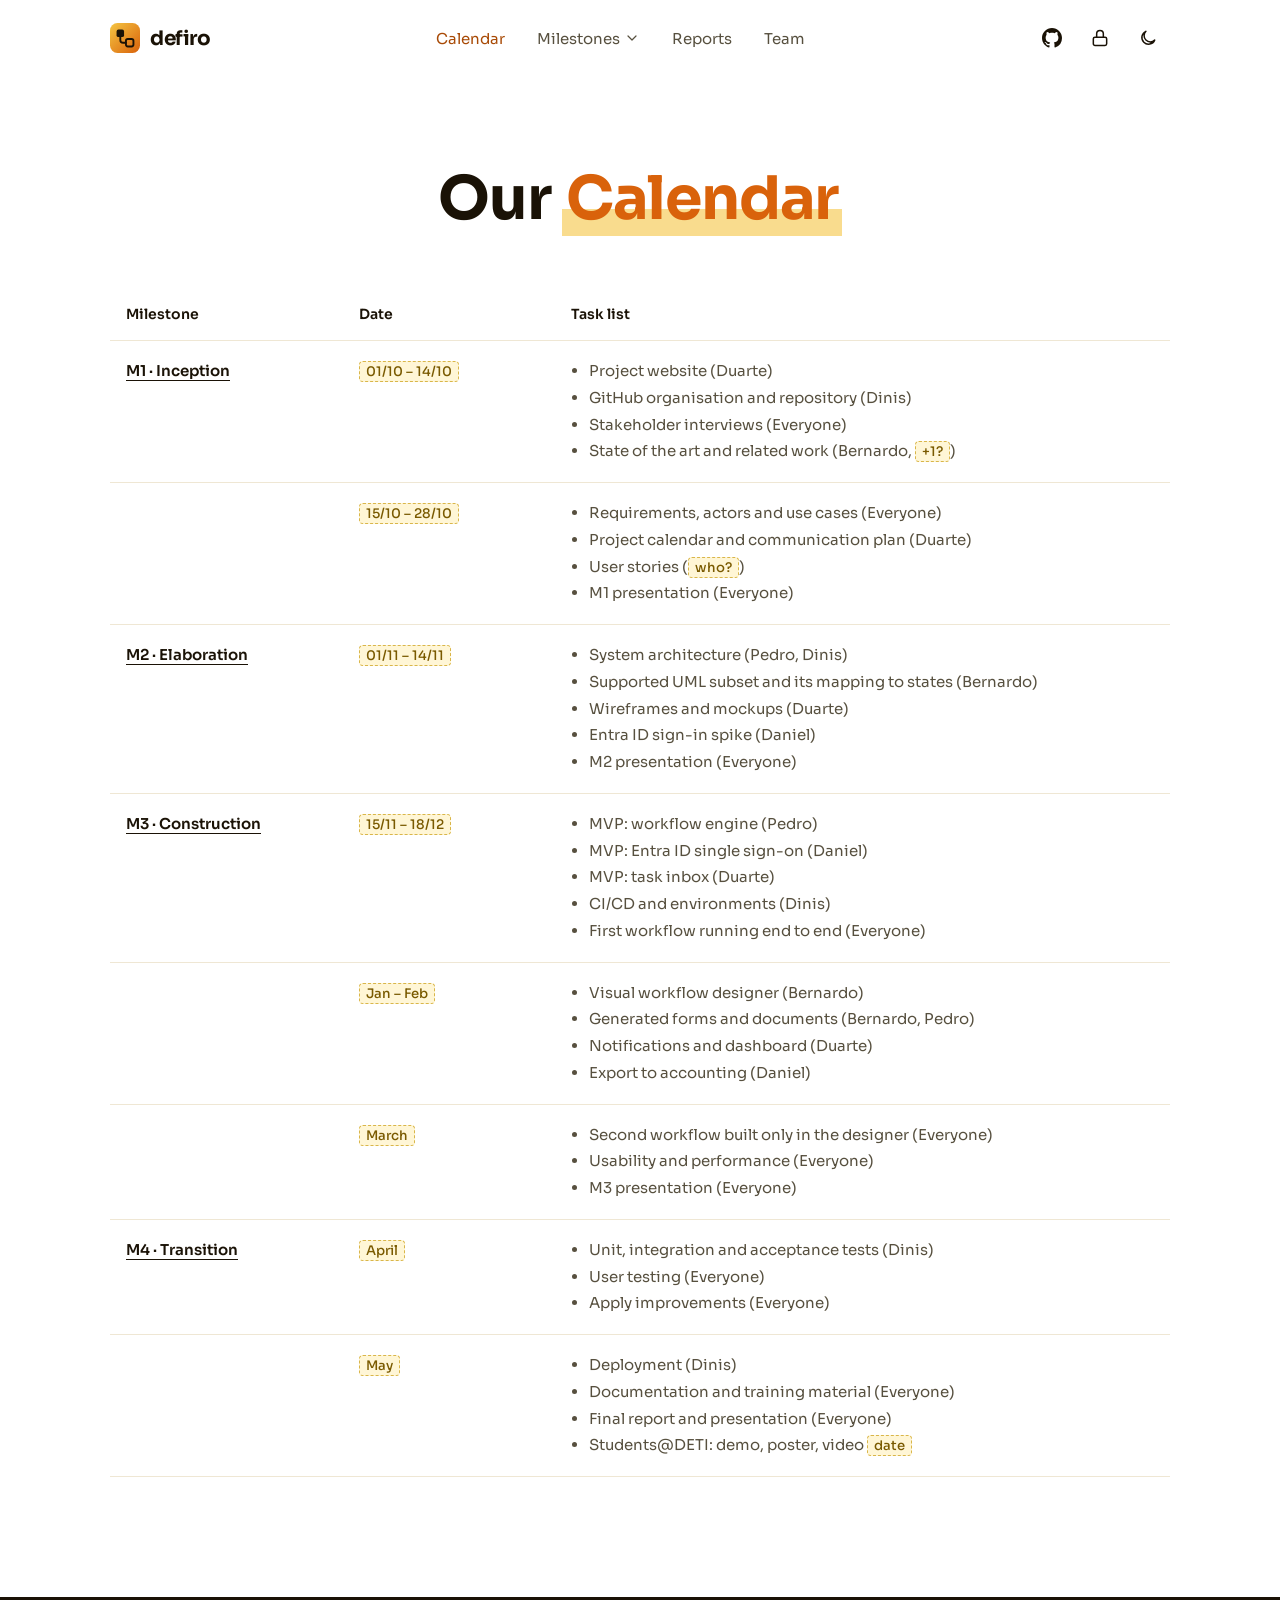
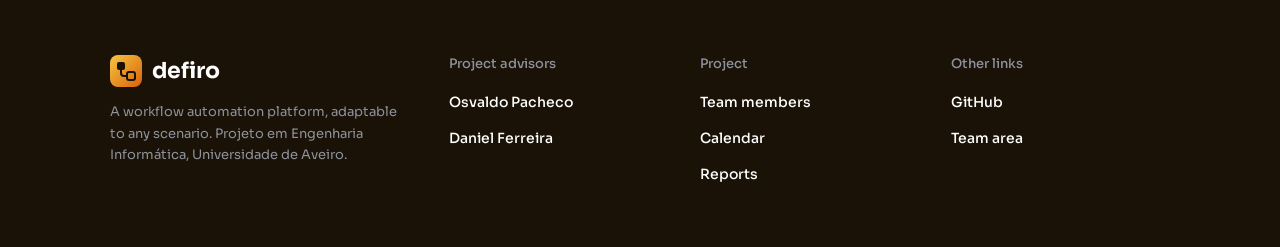
==== calendar.html @ 32cd8323 "feat: project website Home, calendar, milestones (M1-M4), reports, team and encrypted team area. Dep" ====
<!doctype html>
<html lang="en">
<head>
  <script>if(!/\/$|\.html$/.test(location.pathname))location.replace(location.pathname+"/"+location.search+location.hash)</script>
  <meta charset="utf-8">
  <meta name="viewport" content="width=device-width, initial-scale=1">
  <title>Calendar | defiro</title>
  <link rel="icon" href="assets/favicon.svg" type="image/svg+xml">
  <link rel="preconnect" href="https://fonts.googleapis.com">
  <link rel="preconnect" href="https://fonts.gstatic.com" crossorigin>
  <link href="https://fonts.googleapis.com/css2?family=Sora:wght@400;500;600;700&display=swap" rel="stylesheet">
  <link rel="stylesheet" href="assets/style.css">
  <script>try{var t=localStorage.getItem("defiro-theme");if(t)document.documentElement.dataset.theme=t}catch(e){}</script>
</head>
<body data-page="calendar">
<a class="skip" href="#main">Skip to content</a>
<div id="site-header"></div>

<main id="main">
  <div class="page-title wrap"><h1>Our <span class="hl">Calendar</span></h1></div>
  <div class="wrap" style="padding-bottom:80px">
    <table class="cal">
      <thead><tr><th scope="col">Milestone</th><th scope="col">Date</th><th scope="col">Task list</th></tr></thead>
      <tbody id="calBody"></tbody>
    </table>
  </div>
</main>

<div id="site-footer"></div>
<script src="assets/data.js"></script>
<script src="assets/site.js"></script>
</body>
</html>
---- assets/style.css ----
:root {
  --bg: #ffffff;
  --soft: #fef9ec;           /* #F5C542 tint for alternate sections */
  --ink: #1a1206;
  --ink-2: #57503f;
  --ink-3: #857c69;
  --line: #efe7d4;
  --yellow: #F5C542;
  --orange: #D9620B;
  --accent: #D9620B;         /* fills, decoration, large headings (3.7:1) */
  --accent-ink: #a84a06;     /* darker #D9620B for small text, 5.7:1 on white */
  --accent-soft: #fbefe6;
  --hl-bg: #f9dc8e;          /* #F5C542 highlighter behind headings */
  --grad: linear-gradient(135deg, var(--yellow) 0%, var(--orange) 100%);
  --on-grad: #1a1206;
  --ph-bg: #fff6d6; --ph-ink: #7a5a00; --ph-line: #d9b64a;
  --footer: #1a1206;
  --font: "Sora", system-ui, -apple-system, "Segoe UI", sans-serif;
  --maxw: 1140px;
  --gutter: clamp(16px, 4vw, 40px);
  color-scheme: light;
}
@media (prefers-color-scheme: dark) {
  :root:not([data-theme="light"]) {
    --bg: #14110b; --soft: #1c1810; --ink: #f6f1e7; --ink-2: #c9c0ad; --ink-3: #9a917e; --line: #2e281c;
    --accent-ink: #f0924f; --accent-soft: #2b1c10; --hl-bg: rgb(245 197 66 / .28);
    --ph-bg: #2e2710; --ph-ink: #f0d27a; --ph-line: #8a7328; --footer: #0b0906;
    color-scheme: dark;
  }
}
:root[data-theme="dark"] {
  --bg: #14110b; --soft: #1c1810; --ink: #f6f1e7; --ink-2: #c9c0ad; --ink-3: #9a917e; --line: #2e281c;
  --accent-ink: #f0924f; --accent-soft: #2b1c10; --hl-bg: rgb(245 197 66 / .28);
  --ph-bg: #2e2710; --ph-ink: #f0d27a; --ph-line: #8a7328; --footer: #0b0906;
  color-scheme: dark;
}

*, *::before, *::after { box-sizing: border-box; }
html { scroll-padding-top: 90px; }
body { margin: 0; background: var(--bg); color: var(--ink); font: 16px/1.65 var(--font); -webkit-font-smoothing: antialiased; }
img, svg { max-width: 100%; display: block; }
a { color: inherit; }
:focus-visible { outline: 2px solid var(--accent); outline-offset: 3px; border-radius: 6px; }
h1, h2, h3 { margin: 0; line-height: 1.15; letter-spacing: -0.02em; text-wrap: balance; }
p { margin: 0; }
.wrap { max-width: var(--maxw); margin: 0 auto; padding: 0 var(--gutter); }
.icon { width: 20px; height: 20px; flex: none; }
.hl { color: var(--orange); background: linear-gradient(transparent 64%, var(--hl-bg) 64%); -webkit-box-decoration-break: clone; box-decoration-break: clone; padding: 0 .06em; }
.visually-hidden { position: absolute; width: 1px; height: 1px; overflow: hidden; clip: rect(0 0 0 0); white-space: nowrap; }
.skip { position: absolute; left: -9999px; top: 8px; background: var(--ink); color: var(--bg); padding: 8px 14px; border-radius: 8px; z-index: 100; }
.skip:focus { left: 8px; }
@media (prefers-reduced-motion: reduce) { *, *::before, *::after { transition: none !important; animation: none !important; } }

/* Placeholders: [[text]] in data.js, .ph in HTML */
.ph {
  padding: 1px 6px; border-radius: 4px; font-size: .88em; font-weight: 500;
  background: var(--ph-bg); color: var(--ph-ink); border: 1px dashed var(--ph-line);
  -webkit-box-decoration-break: clone; box-decoration-break: clone;
}

/* ---------- Header ---------- */
.site-header { position: sticky; top: 0; z-index: 50; background: color-mix(in srgb, var(--bg) 92%, transparent); backdrop-filter: blur(8px); }
.site-header .wrap { display: flex; align-items: center; height: 76px; gap: 12px; }
.brand { display: flex; align-items: center; gap: 10px; font-weight: 700; font-size: 20px; text-decoration: none; letter-spacing: -0.02em; }
.brand img { width: 30px; height: 30px; }
.nav { display: flex; align-items: center; gap: 4px; margin: 0 auto; }
.nav > a, .dd > button {
  display: inline-flex; align-items: center; gap: 4px; min-height: 44px; padding: 8px 14px; border-radius: 8px;
  font: 400 15px var(--font); color: var(--ink-2); text-decoration: none; background: none; border: 0; cursor: pointer;
}
.nav > a:hover, .dd > button:hover { color: var(--ink); }
.nav a[aria-current="page"], .dd.active > button { color: var(--accent-ink); }
.dd { position: relative; }
.dd > button .icon { width: 16px; height: 16px; transition: transform .15s; }
.dd.open > button .icon { transform: rotate(180deg); }
.dd-menu {
  position: absolute; top: 100%; left: 0; min-width: 210px; padding: 6px; margin-top: 4px; display: none;
  background: var(--bg); border: 1px solid var(--line); border-radius: 12px; box-shadow: 0 10px 30px rgb(0 0 0 / .08);
}
.dd.open .dd-menu { display: grid; }
.dd-menu a { padding: 10px 12px; border-radius: 8px; text-decoration: none; font-size: 15px; color: var(--ink-2); min-height: 44px; display: flex; align-items: center; }
.dd-menu a:hover { background: var(--soft); color: var(--ink); }
.tools { display: flex; align-items: center; gap: 4px; }
.icon-btn {
  display: inline-grid; place-items: center; width: 44px; height: 44px; border-radius: 10px;
  color: var(--ink); background: none; border: 0; cursor: pointer; text-decoration: none;
}
.icon-btn:hover { background: var(--soft); }
.menu-btn { display: none; }
@media (max-width: 900px) {
  .menu-btn { display: inline-grid; }
  .tools { margin-left: auto; }
  .nav {
    display: none; position: absolute; top: 76px; left: 0; right: 0; margin: 0; flex-direction: column; align-items: stretch;
    background: var(--bg); border-bottom: 1px solid var(--line); padding: 8px var(--gutter) 16px;
  }
  .nav.open { display: flex; }
  .dd-menu { position: static; display: grid; border: 0; box-shadow: none; padding: 0 0 0 14px; margin: 0; }
  .dd > button .icon { display: none; }
}

/* ---------- Page titles ---------- */
.page-title { text-align: center; padding: clamp(48px, 8vw, 88px) 0 clamp(32px, 5vw, 56px); }
.page-title h1 { font-size: clamp(38px, 6vw, 60px); font-weight: 700; }
.page-title p { color: var(--ink-2); font-size: 18px; max-width: 620px; margin: 18px auto 0; }
.section-title { text-align: center; font-size: clamp(32px, 4.5vw, 46px); font-weight: 700; margin-bottom: 48px; }

/* ---------- Home ---------- */
.hero { position: relative; overflow: hidden; }
.hero .wrap { position: relative; display: flex; flex-direction: column; align-items: center; justify-content: center; text-align: center;
  min-height: calc(100vh - 76px); padding-top: 48px; padding-bottom: 72px; }
.hero-glow { position: absolute; inset: 0; pointer-events: none;
  background:
    radial-gradient(40% 50% at 18% 30%, rgb(245 197 66 / .30), transparent 70%),
    radial-gradient(38% 48% at 85% 70%, rgb(217 98 11 / .22), transparent 70%); }
.pill { display: inline-block; padding: 8px 16px; border-radius: 999px; font-size: 13px; font-weight: 500; color: var(--accent-ink);
  background: var(--bg); border: 1px solid color-mix(in srgb, var(--orange) 35%, transparent); margin-bottom: 28px; }
.hero h1 { font-size: clamp(44px, 7.5vw, 92px); font-weight: 700; max-width: 17ch; line-height: 1.05; }
.hero .lede { font-size: clamp(18px, 2vw, 22px); color: var(--ink-2); margin-top: 28px; max-width: 44ch; }
.hero-actions { display: flex; flex-wrap: wrap; justify-content: center; gap: 12px; margin-top: 40px; }
@media (max-width: 700px) { .hero .wrap { min-height: 0; padding-top: 56px; } }
.btn {
  display: inline-flex; align-items: center; gap: 8px; min-height: 48px; padding: 12px 24px; border-radius: 999px;
  font: 600 15px var(--font); text-decoration: none; border: 1px solid transparent; cursor: pointer; transition: filter .15s, border-color .15s;
}
.btn-primary { background: var(--grad); color: var(--on-grad); box-shadow: 0 8px 24px -10px rgb(217 98 11 / .6); }
.btn-primary:hover { filter: brightness(1.05) saturate(1.1); }
.btn-ghost { border-color: var(--line); color: var(--ink); background: var(--bg); }
.btn-ghost:hover { border-color: var(--orange); }

.block { padding: clamp(64px, 9vw, 110px) 0; }
.block.soft { background: var(--soft); }
.steps { list-style: none; margin: 0; padding: 0; display: grid; grid-template-columns: repeat(3, 1fr); gap: 20px; }
@media (max-width: 800px) { .steps { grid-template-columns: 1fr; } }
.step { text-align: center; padding: 8px 12px; }
.step-n { display: inline-grid; place-items: center; width: 56px; height: 56px; border-radius: 50%; background: var(--grad); color: var(--on-grad); font-weight: 700; font-size: 20px; margin-bottom: 18px; }
.step h3 { font-size: 20px; margin-bottom: 8px; }
.step p { color: var(--ink-2); max-width: 30ch; margin: 0 auto; }

.ms-strip { display: grid; grid-template-columns: repeat(4, 1fr); gap: 16px; }
@media (max-width: 900px) { .ms-strip { grid-template-columns: repeat(2, 1fr); } }
@media (max-width: 480px) { .ms-strip { grid-template-columns: 1fr; } }
.ms-card { position: relative; display: flex; flex-direction: column; gap: 4px; padding: 24px; border-radius: 16px; text-decoration: none;
  background: var(--bg); border: 1px solid var(--line); overflow: hidden; transition: border-color .15s, box-shadow .15s; }
.ms-card::before { content: ""; position: absolute; left: 0; right: 0; top: 0; height: 4px; background: var(--grad); }
.ms-card:hover { border-color: var(--orange); box-shadow: 0 14px 30px -18px rgb(217 98 11 / .5); }
.ms-num { font-size: 32px; font-weight: 700; color: var(--orange); line-height: 1.1; }
.ms-name { font-size: 18px; font-weight: 600; }
.ms-dates { font-size: 14px; color: var(--ink-3); }
.ms-status { margin-top: 14px; align-self: flex-start; font-size: 12px; font-weight: 500; padding: 4px 10px; border-radius: 999px; background: var(--soft); color: var(--ink-2); border: 1px solid var(--line); }
.ms-status.done { background: var(--grad); color: var(--on-grad); border-color: transparent; }

/* ---------- Calendar ---------- */
.cal { width: 100%; border-collapse: collapse; }
.cal th { text-align: left; font-size: 14px; font-weight: 600; padding: 14px 16px; border-bottom: 1px solid var(--line); }
.cal td { vertical-align: top; padding: 18px 16px; border-bottom: 1px solid var(--line); font-size: 15px; color: var(--ink-2); }
.cal td:first-child { width: 22%; }
.cal td:nth-child(2) { width: 20%; white-space: nowrap; color: var(--ink-3); }
.cal td a { color: var(--ink); font-weight: 600; text-underline-offset: 4px; }
.cal ul { margin: 0; padding-left: 18px; display: grid; gap: 2px; }
.cal tr.first td { border-top: 1px solid var(--line); }
@media (max-width: 700px) {
  .cal thead { display: none; }
  .cal, .cal tbody, .cal tr, .cal td { display: block; width: auto !important; }
  .cal tr { border-bottom: 1px solid var(--line); padding: 12px 0; }
  .cal td { border: 0; padding: 4px 0; white-space: normal !important; }
  .cal td:empty { display: none; }
}

/* ---------- Milestones ---------- */
.tabs { display: flex; flex-wrap: wrap; justify-content: center; gap: 8px; margin-bottom: 40px; }
.tabs a { padding: 10px 18px; min-height: 44px; display: inline-flex; align-items: center; border-radius: 999px; border: 1px solid var(--line); text-decoration: none; font-size: 15px; color: var(--ink-2); }
.tabs a[aria-current="true"] { background: var(--grad); color: var(--on-grad); border-color: transparent; font-weight: 600; }
.tabs a:hover { border-color: var(--orange); }
.ms-meta { text-align: center; color: var(--ink-3); font-size: 15px; margin-top: -20px; margin-bottom: 32px; }
.embed { aspect-ratio: 16 / 9; border-radius: 14px; border: 1px solid var(--line); overflow: hidden; background: var(--soft); box-shadow: 0 20px 50px -25px rgb(14 15 18 / .25); }
.embed iframe { width: 100%; height: 100%; border: 0; }
.embed-empty { height: 100%; display: grid; place-items: center; align-content: center; gap: 14px; text-align: center; padding: 20px;
  color: var(--ink); font-size: clamp(16px, 2.2vw, 22px); font-weight: 600;
  background: radial-gradient(60% 80% at 20% 20%, rgb(245 197 66 / .25), transparent 70%), radial-gradient(60% 80% at 85% 85%, rgb(217 98 11 / .2), transparent 70%), var(--soft); }
.embed-empty .icon { width: 44px; height: 44px; color: var(--accent-ink); }
.ms-links[hidden] { display: none; }
.ms-links { display: flex; flex-wrap: wrap; justify-content: center; gap: 12px; margin-top: 24px; }
.btn[aria-disabled="true"] { opacity: .5; pointer-events: none; }
.prose { max-width: 760px; margin: 64px auto 0; }
.prose h2 { font-size: 26px; font-weight: 700; margin: 48px 0 14px; }
.prose h2:first-child { margin-top: 0; }
.prose p, .prose li { color: var(--ink-2); }
.prose p + p { margin-top: 12px; }
.prose ul { padding-left: 20px; margin: 10px 0 0; display: grid; gap: 6px; }
.prose li strong { color: var(--ink); font-weight: 600; }
.prose table { width: 100%; border-collapse: collapse; font-size: 15px; margin-top: 12px; }
.prose th, .prose td { text-align: left; padding: 10px 12px; border-bottom: 1px solid var(--line); }
.prose th { font-weight: 600; font-size: 14px; }
.prose td { color: var(--ink-2); }
.table-wrap { overflow-x: auto; }
.callout { margin-top: 16px; padding: 16px 18px; border-radius: 12px; background: var(--accent-soft); color: var(--ink); }

/* ---------- Reports ---------- */
.doc-list { list-style: none; margin: 0 auto; padding: 0; max-width: 820px; }
.doc { display: grid; grid-template-columns: 48px 1fr auto; gap: 16px; align-items: center; padding: 18px 4px; border-bottom: 1px solid var(--line); }
.doc:first-child { border-top: 1px solid var(--line); }
.doc-ico { width: 48px; height: 48px; border-radius: 12px; display: grid; place-items: center; background: var(--accent-soft); color: var(--accent-ink); }
.doc-title { font-weight: 600; }
.doc-meta { font-size: 14px; color: var(--ink-3); }
.doc a.open { display: inline-flex; align-items: center; gap: 6px; min-height: 44px; font-size: 14px; font-weight: 500; color: var(--accent-ink); }
.pending { font-size: 13px; color: var(--ink-3); }
@media (max-width: 560px) { .doc { grid-template-columns: 48px 1fr; } .doc > :last-child { grid-column: 2; } }
.sub-title { max-width: 820px; margin: 0 auto 16px; font-size: 22px; font-weight: 700; }
.sub-title + .doc-list { margin-bottom: 64px; }

/* ---------- Team ---------- */
.team { display: grid; grid-template-columns: repeat(5, 1fr); gap: 24px; }
@media (max-width: 1000px) { .team { grid-template-columns: repeat(3, 1fr); } }
@media (max-width: 640px) { .team { grid-template-columns: repeat(2, 1fr); } }
@media (max-width: 400px) { .team { grid-template-columns: 1fr; } }
.member { text-align: center; }
.avatar { width: 96px; height: 96px; margin: 0 auto 16px; border-radius: 50%; display: grid; place-items: center; background: var(--grad); color: var(--on-grad); font-weight: 700; font-size: 26px; }
.member h3 { font-size: 18px; font-weight: 600; }
.member .role { font-size: 14px; color: var(--ink-3); margin-top: 4px; min-height: 2.6em; }
.member .links { display: flex; justify-content: center; gap: 2px; margin-top: 6px; }
.member .links .icon-btn { width: 40px; height: 40px; color: var(--ink-2); }
.member ul { list-style: none; padding: 0; margin: 12px 0 0; font-size: 13px; color: var(--ink-2); display: grid; gap: 4px; }
.member li { padding: 4px 10px; background: var(--soft); border-radius: 999px; }

/* ---------- Footer ---------- */
footer { background: var(--footer); color: #c9ccd3; margin-top: 40px; }
footer .wrap { display: grid; grid-template-columns: 1.4fr repeat(3, 1fr); gap: 32px; padding-top: 56px; padding-bottom: 56px; }
@media (max-width: 800px) { footer .wrap { grid-template-columns: 1fr 1fr; } }
footer .f-brand { display: flex; align-items: center; gap: 10px; color: #fff; font-weight: 700; font-size: 22px; }
footer .f-brand img { width: 32px; height: 32px; }
footer .f-note { font-size: 13px; color: #8d929c; margin-top: 12px; max-width: 30ch; }
footer h4 { margin: 0 0 12px; font-size: 13px; font-weight: 500; color: #8d929c; }
footer ul { list-style: none; padding: 0; margin: 0; display: grid; gap: 4px; }
footer a { color: #fff; text-decoration: none; font-size: 14px; font-weight: 500; display: inline-flex; min-height: 32px; align-items: center; }
footer a:hover { text-decoration: underline; }

/* ---------- Team area ---------- */
.gate { display: grid; place-items: center; padding: 24px var(--gutter) 80px; }
.gate-card { width: 100%; max-width: 420px; padding: 32px; border: 1px solid var(--line); border-radius: 16px; }
.gate-card p { color: var(--ink-2); font-size: 15px; }
.field { display: grid; gap: 6px; margin: 24px 0 16px; }
.field label { font-weight: 500; font-size: 14px; }
.field input { min-height: 48px; padding: 10px 14px; border-radius: 10px; border: 1px solid var(--line); background: var(--bg); color: var(--ink); font: 16px var(--font); }
.field .err { color: #c0392b; font-size: 14px; min-height: 20px; }
.gate-card .btn { width: 100%; justify-content: center; }
.private-body { max-width: 860px; margin: 0 auto; padding-bottom: 40px; }
.private-body h2 { font-size: 24px; font-weight: 700; margin: 48px 0 14px; }
.private-body h2:first-child { margin-top: 0; }
.private-body p, .private-body td { color: var(--ink-2); }
.private-body table { width: 100%; border-collapse: collapse; font-size: 15px; }
.private-body th, .private-body td { text-align: left; padding: 10px 12px; border-bottom: 1px solid var(--line); vertical-align: top; }
.private-body th { font-weight: 600; font-size: 14px; }
.private-body .card { padding: 18px 20px; border: 1px solid var(--line); border-radius: 12px; }
.private-body .people { list-style: none; padding: 0; margin: 0; display: grid; grid-template-columns: repeat(auto-fill, minmax(240px, 1fr)); gap: 12px; }
.private-body .people li { padding: 14px 16px; border: 1px solid var(--line); border-radius: 12px; }
.private-body .p-name { font-weight: 600; }
.private-body .p-role { font-size: 14px; color: var(--ink-3); }
.private-body .mono { font-size: 14px; white-space: nowrap; }
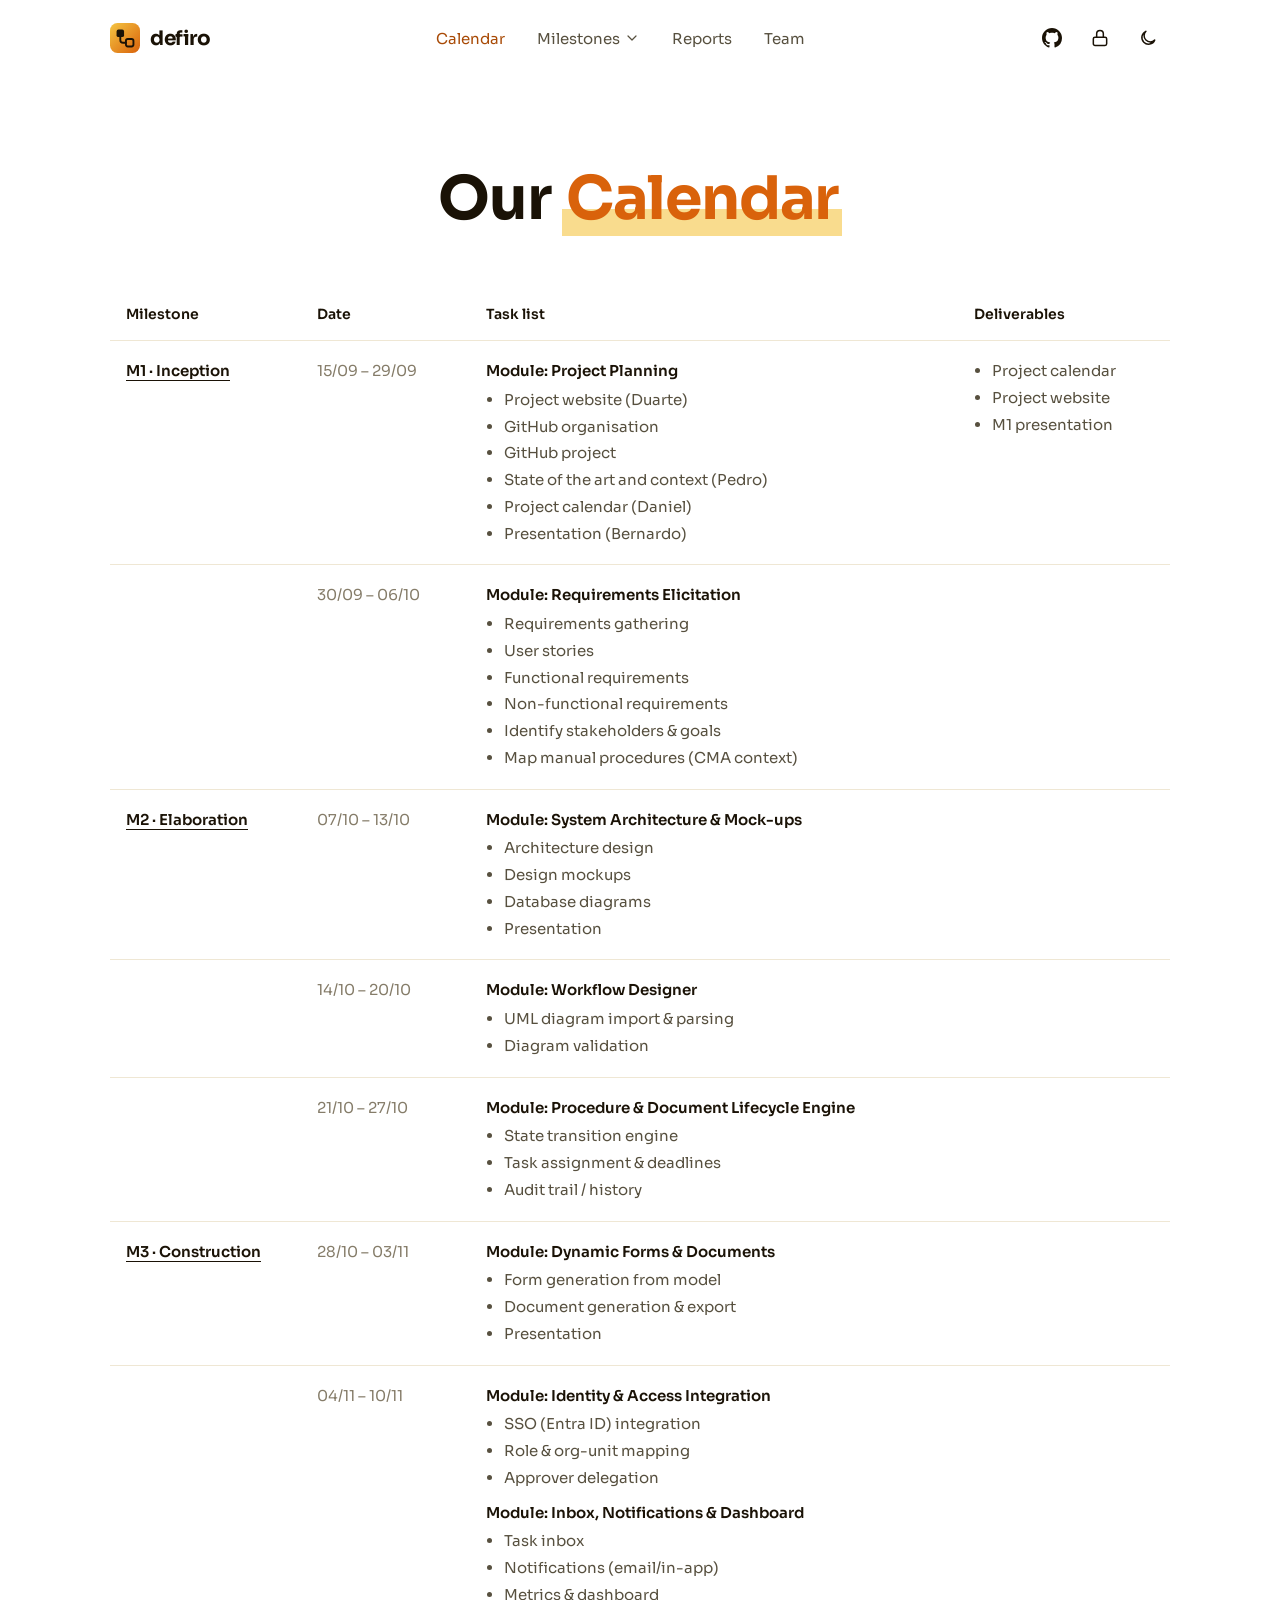
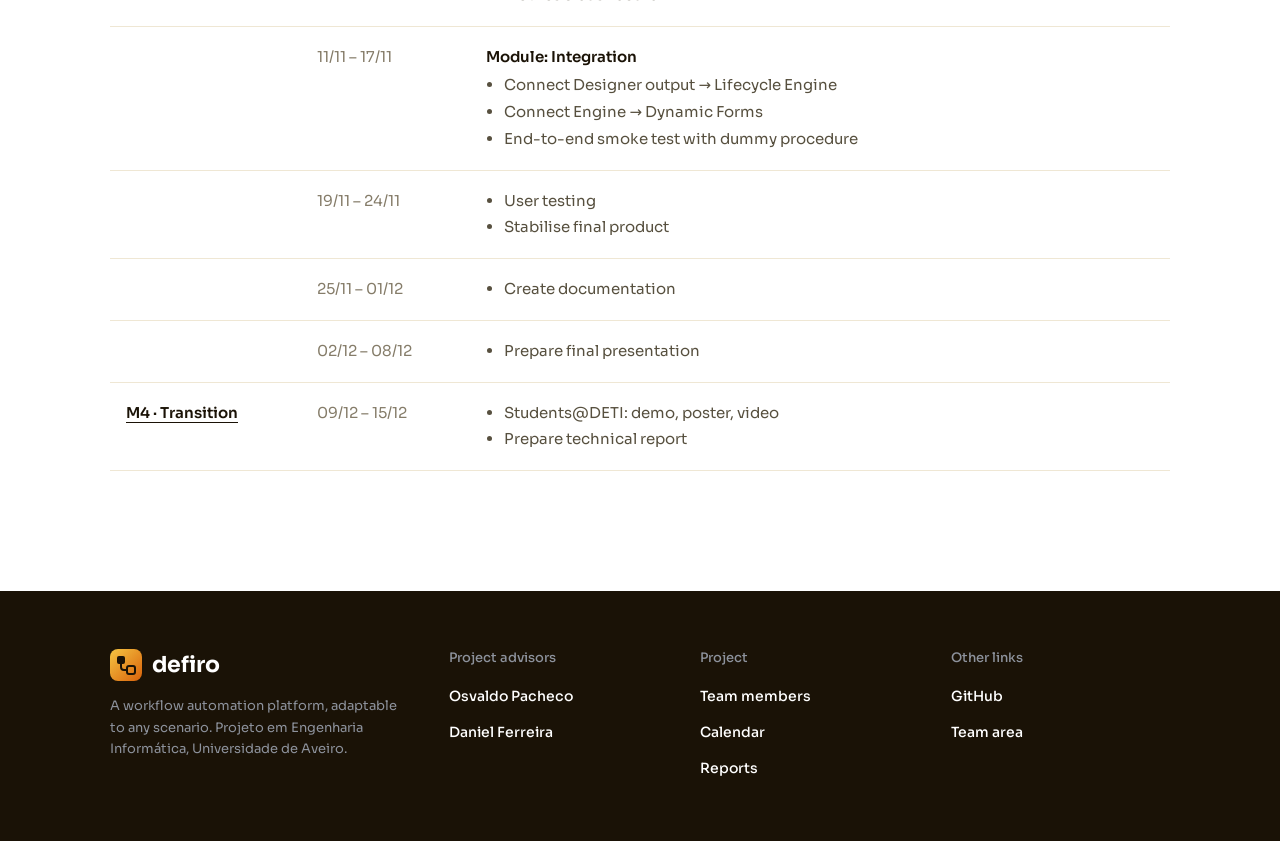
==== commit d5e04863: "feat: update project calendar from team schedule Replace the placeholder calendar with the weekly pl" ====
--- a/calendar.html
+++ b/calendar.html
@@ -20,7 +20,7 @@
   <div class="page-title wrap"><h1>Our <span class="hl">Calendar</span></h1></div>
   <div class="wrap" style="padding-bottom:80px">
     <table class="cal">
-      <thead><tr><th scope="col">Milestone</th><th scope="col">Date</th><th scope="col">Task list</th></tr></thead>
+      <thead><tr><th scope="col">Milestone</th><th scope="col">Date</th><th scope="col">Task list</th><th scope="col">Deliverables</th></tr></thead>
       <tbody id="calBody"></tbody>
     </table>
   </div>
--- a/assets/style.css
+++ b/assets/style.css
@@ -154,10 +154,13 @@
 .cal { width: 100%; border-collapse: collapse; }
 .cal th { text-align: left; font-size: 14px; font-weight: 600; padding: 14px 16px; border-bottom: 1px solid var(--line); }
 .cal td { vertical-align: top; padding: 18px 16px; border-bottom: 1px solid var(--line); font-size: 15px; color: var(--ink-2); }
-.cal td:first-child { width: 22%; }
-.cal td:nth-child(2) { width: 20%; white-space: nowrap; color: var(--ink-3); }
+.cal td:first-child { width: 18%; }
+.cal td:nth-child(2) { width: 16%; white-space: nowrap; color: var(--ink-3); }
 .cal td a { color: var(--ink); font-weight: 600; text-underline-offset: 4px; }
 .cal ul { margin: 0; padding-left: 18px; display: grid; gap: 2px; }
+.cal td:nth-child(4) { width: 20%; }
+.cal-mod { color: var(--ink); font-weight: 600; margin: 0 0 4px; }
+.cal-mod ~ .cal-mod { margin-top: 10px; }
 .cal tr.first td { border-top: 1px solid var(--line); }
 @media (max-width: 700px) {
   .cal thead { display: none; }
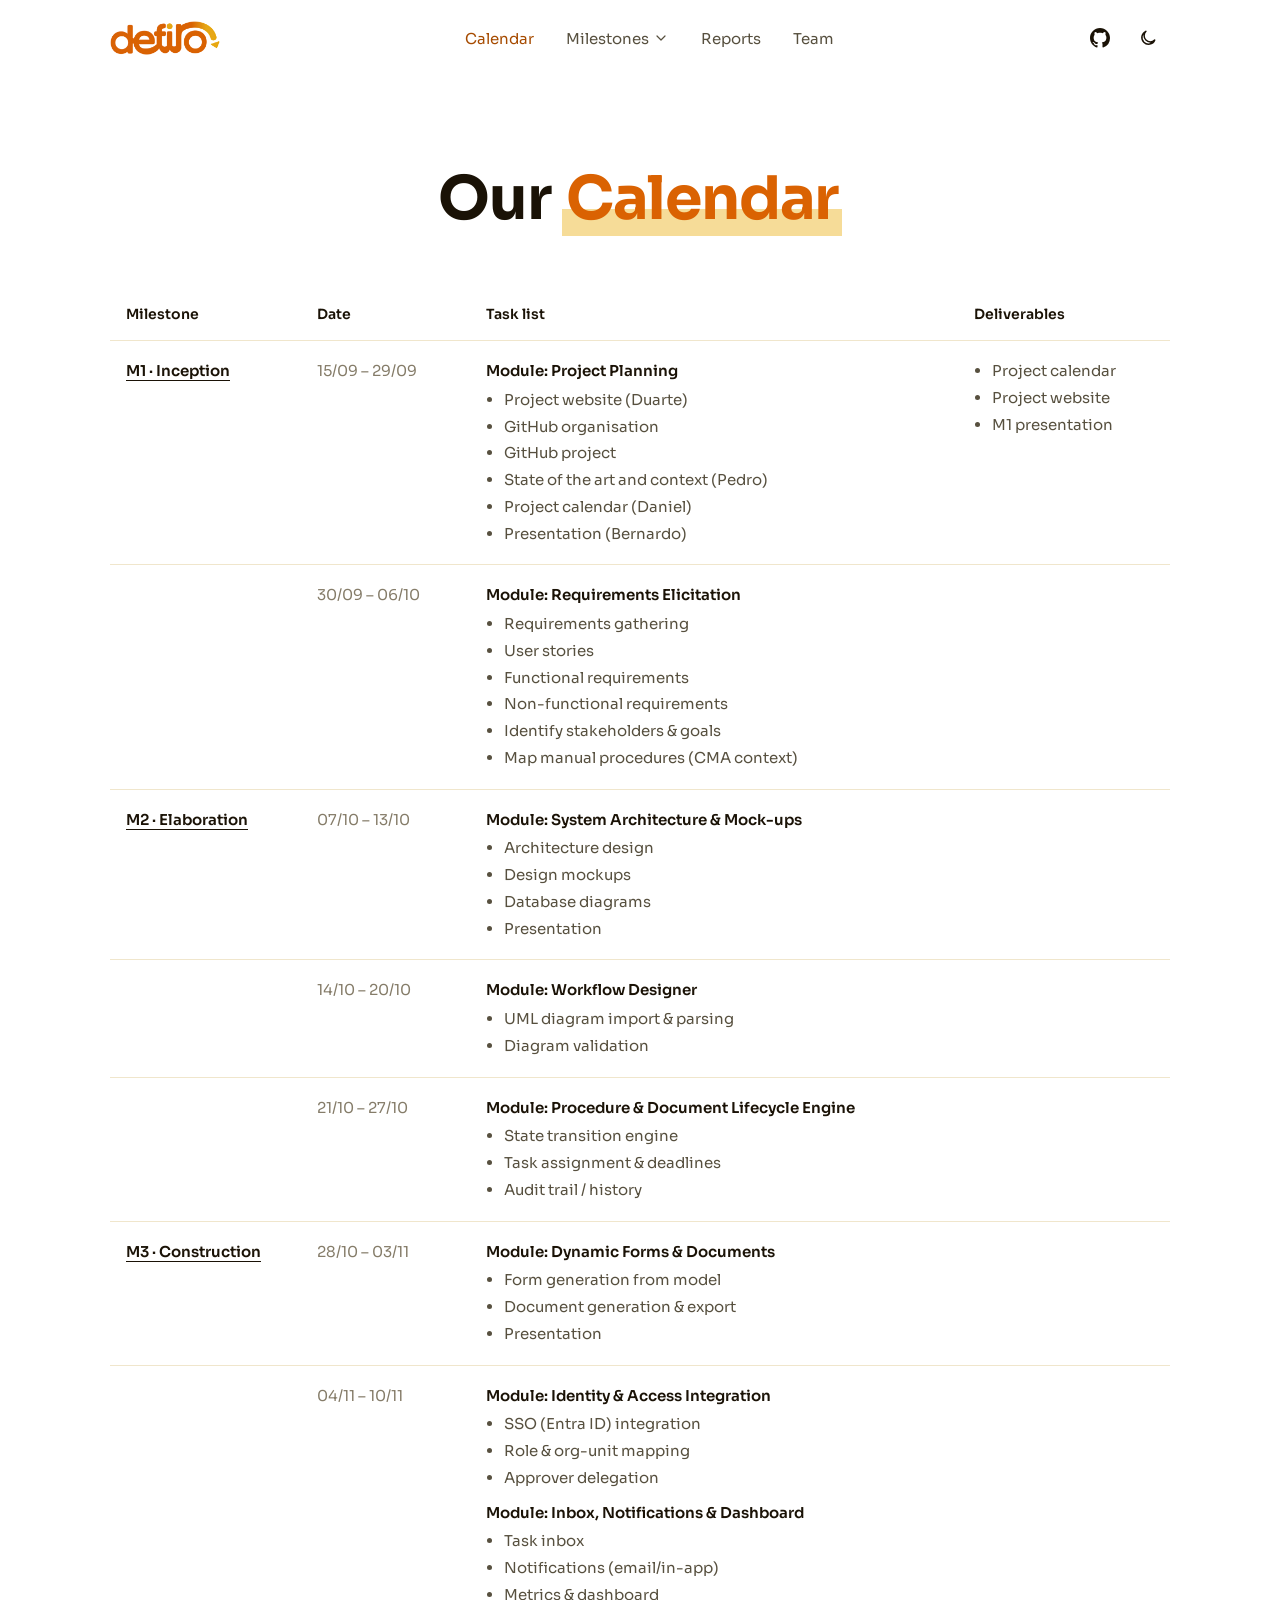
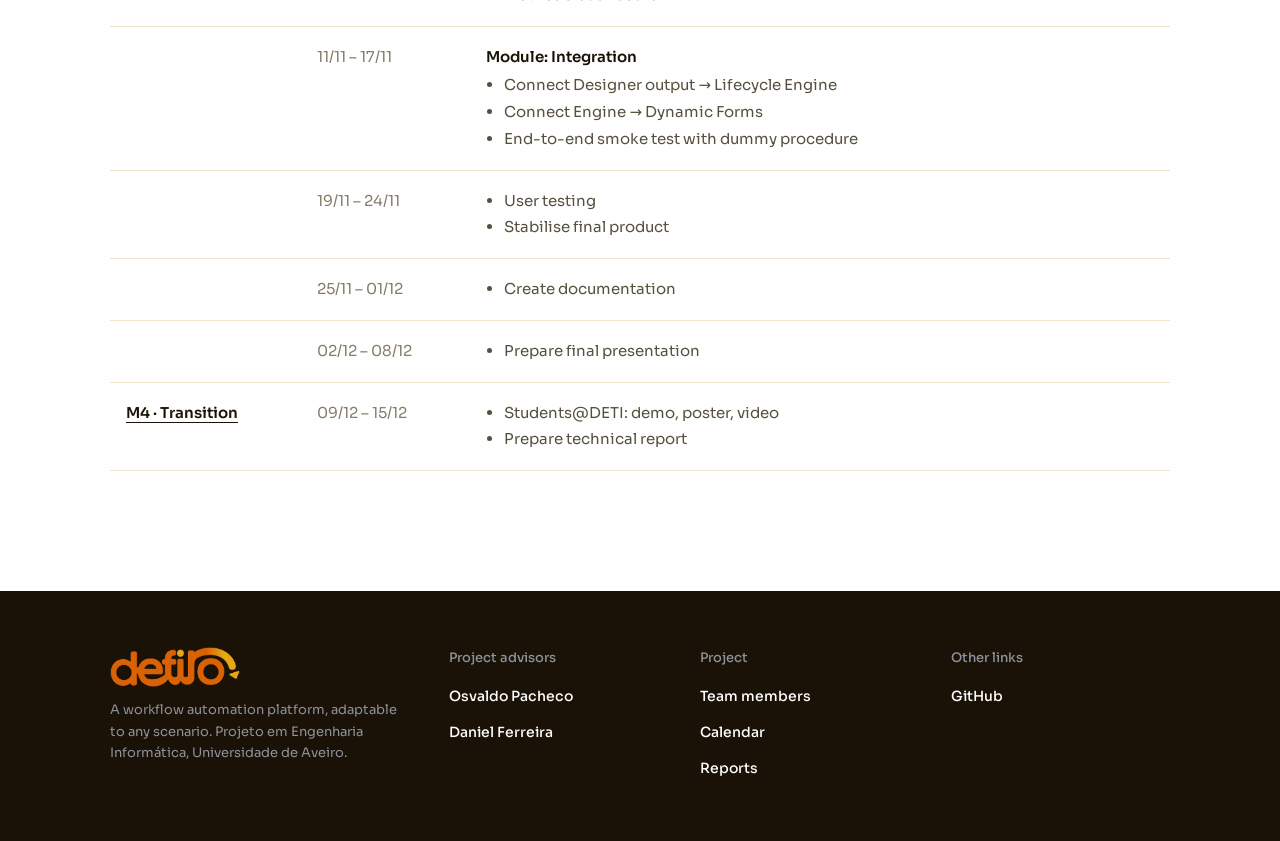
==== commit f02d323b: "Primeira versão do Website finalizada" ====
--- a/calendar.html
+++ b/calendar.html
@@ -1,11 +1,11 @@
-<!doctype html>
+﻿<!doctype html>
 <html lang="en">
 <head>
   <script>if(!/\/$|\.html$/.test(location.pathname))location.replace(location.pathname+"/"+location.search+location.hash)</script>
   <meta charset="utf-8">
   <meta name="viewport" content="width=device-width, initial-scale=1">
   <title>Calendar | defiro</title>
-  <link rel="icon" href="assets/favicon.svg" type="image/svg+xml">
+  <link rel="icon" href="assets/favicon.png" type="image/png">
   <link rel="preconnect" href="https://fonts.googleapis.com">
   <link rel="preconnect" href="https://fonts.gstatic.com" crossorigin>
   <link href="https://fonts.googleapis.com/css2?family=Sora:wght@400;500;600;700&display=swap" rel="stylesheet">
--- a/assets/style.css
+++ b/assets/style.css
@@ -1,16 +1,16 @@
-:root {
+﻿:root {
   --bg: #ffffff;
-  --soft: #fef9ec;           /* #F5C542 tint for alternate sections */
+  --soft: #fef8e6;           /* #E7A718 tint for alternate sections */
   --ink: #1a1206;
   --ink-2: #57503f;
   --ink-3: #857c69;
-  --line: #efe7d4;
-  --yellow: #F5C542;
-  --orange: #D9620B;
-  --accent: #D9620B;         /* fills, decoration, large headings (3.7:1) */
-  --accent-ink: #a84a06;     /* darker #D9620B for small text, 5.7:1 on white */
-  --accent-soft: #fbefe6;
-  --hl-bg: #f9dc8e;          /* #F5C542 highlighter behind headings */
+  --line: #f0e6cc;
+  --yellow: #E7A718;
+  --orange: #DA6202;
+  --accent: #DA6202;         /* fills, decoration, large headings (3.7:1) */
+  --accent-ink: #A64B00;     /* darker #DA6202 for small text, 5.6:1 on white */
+  --accent-soft: #fbefe3;
+  --hl-bg: #f6dc98;          /* #E7A718 highlighter behind headings */
   --grad: linear-gradient(135deg, var(--yellow) 0%, var(--orange) 100%);
   --on-grad: #1a1206;
   --ph-bg: #fff6d6; --ph-ink: #7a5a00; --ph-line: #d9b64a;
@@ -23,14 +23,14 @@
 @media (prefers-color-scheme: dark) {
   :root:not([data-theme="light"]) {
     --bg: #14110b; --soft: #1c1810; --ink: #f6f1e7; --ink-2: #c9c0ad; --ink-3: #9a917e; --line: #2e281c;
-    --accent-ink: #f0924f; --accent-soft: #2b1c10; --hl-bg: rgb(245 197 66 / .28);
+    --accent-ink: #f5a04f; --accent-soft: #2b1c10; --hl-bg: rgb(231 167 24 / .28);
     --ph-bg: #2e2710; --ph-ink: #f0d27a; --ph-line: #8a7328; --footer: #0b0906;
     color-scheme: dark;
   }
 }
 :root[data-theme="dark"] {
   --bg: #14110b; --soft: #1c1810; --ink: #f6f1e7; --ink-2: #c9c0ad; --ink-3: #9a917e; --line: #2e281c;
-  --accent-ink: #f0924f; --accent-soft: #2b1c10; --hl-bg: rgb(245 197 66 / .28);
+  --accent-ink: #f5a04f; --accent-soft: #2b1c10; --hl-bg: rgb(231 167 24 / .28);
   --ph-bg: #2e2710; --ph-ink: #f0d27a; --ph-line: #8a7328; --footer: #0b0906;
   color-scheme: dark;
 }
@@ -62,7 +62,7 @@
 .site-header { position: sticky; top: 0; z-index: 50; background: color-mix(in srgb, var(--bg) 92%, transparent); backdrop-filter: blur(8px); }
 .site-header .wrap { display: flex; align-items: center; height: 76px; gap: 12px; }
 .brand { display: flex; align-items: center; gap: 10px; font-weight: 700; font-size: 20px; text-decoration: none; letter-spacing: -0.02em; }
-.brand img { width: 30px; height: 30px; }
+.brand img { width: auto; height: 34px; }
 .nav { display: flex; align-items: center; gap: 4px; margin: 0 auto; }
 .nav > a, .dd > button {
   display: inline-flex; align-items: center; gap: 4px; min-height: 44px; padding: 8px 14px; border-radius: 8px;
@@ -111,8 +111,8 @@
   min-height: calc(100vh - 76px); padding-top: 48px; padding-bottom: 72px; }
 .hero-glow { position: absolute; inset: 0; pointer-events: none;
   background:
-    radial-gradient(40% 50% at 18% 30%, rgb(245 197 66 / .30), transparent 70%),
-    radial-gradient(38% 48% at 85% 70%, rgb(217 98 11 / .22), transparent 70%); }
+    radial-gradient(40% 50% at 18% 30%, rgb(231 167 24 / .30), transparent 70%),
+    radial-gradient(38% 48% at 85% 70%, rgb(218 98 2 / .22), transparent 70%); }
 .pill { display: inline-block; padding: 8px 16px; border-radius: 999px; font-size: 13px; font-weight: 500; color: var(--accent-ink);
   background: var(--bg); border: 1px solid color-mix(in srgb, var(--orange) 35%, transparent); margin-bottom: 28px; }
 .hero h1 { font-size: clamp(44px, 7.5vw, 92px); font-weight: 700; max-width: 17ch; line-height: 1.05; }
@@ -123,7 +123,7 @@
   display: inline-flex; align-items: center; gap: 8px; min-height: 48px; padding: 12px 24px; border-radius: 999px;
   font: 600 15px var(--font); text-decoration: none; border: 1px solid transparent; cursor: pointer; transition: filter .15s, border-color .15s;
 }
-.btn-primary { background: var(--grad); color: var(--on-grad); box-shadow: 0 8px 24px -10px rgb(217 98 11 / .6); }
+.btn-primary { background: var(--grad); color: var(--on-grad); box-shadow: 0 8px 24px -10px rgb(218 98 2 / .6); }
 .btn-primary:hover { filter: brightness(1.05) saturate(1.1); }
 .btn-ghost { border-color: var(--line); color: var(--ink); background: var(--bg); }
 .btn-ghost:hover { border-color: var(--orange); }
@@ -143,7 +143,7 @@
 .ms-card { position: relative; display: flex; flex-direction: column; gap: 4px; padding: 24px; border-radius: 16px; text-decoration: none;
   background: var(--bg); border: 1px solid var(--line); overflow: hidden; transition: border-color .15s, box-shadow .15s; }
 .ms-card::before { content: ""; position: absolute; left: 0; right: 0; top: 0; height: 4px; background: var(--grad); }
-.ms-card:hover { border-color: var(--orange); box-shadow: 0 14px 30px -18px rgb(217 98 11 / .5); }
+.ms-card:hover { border-color: var(--orange); box-shadow: 0 14px 30px -18px rgb(218 98 2 / .5); }
 .ms-num { font-size: 32px; font-weight: 700; color: var(--orange); line-height: 1.1; }
 .ms-name { font-size: 18px; font-weight: 600; }
 .ms-dates { font-size: 14px; color: var(--ink-3); }
@@ -180,7 +180,13 @@
 .embed iframe { width: 100%; height: 100%; border: 0; }
 .embed-empty { height: 100%; display: grid; place-items: center; align-content: center; gap: 14px; text-align: center; padding: 20px;
   color: var(--ink); font-size: clamp(16px, 2.2vw, 22px); font-weight: 600;
-  background: radial-gradient(60% 80% at 20% 20%, rgb(245 197 66 / .25), transparent 70%), radial-gradient(60% 80% at 85% 85%, rgb(217 98 11 / .2), transparent 70%), var(--soft); }
+  background: radial-gradient(60% 80% at 20% 20%, rgb(231 167 24 / .25), transparent 70%), radial-gradient(60% 80% at 85% 85%, rgb(218 98 2 / .2), transparent 70%), var(--soft); }
+@media (prefers-color-scheme: dark) {
+  :root:not([data-theme="light"]) .hero-glow { display: none; }
+  :root:not([data-theme="light"]) .embed-empty { background: var(--soft); }
+}
+:root[data-theme="dark"] .hero-glow { display: none; }
+:root[data-theme="dark"] .embed-empty { background: var(--soft); }
 .embed-empty .icon { width: 44px; height: 44px; color: var(--accent-ink); }
 .ms-links[hidden] { display: none; }
 .ms-links { display: flex; flex-wrap: wrap; justify-content: center; gap: 12px; margin-top: 24px; }
@@ -220,43 +226,17 @@
 .member { text-align: center; }
 .avatar { width: 96px; height: 96px; margin: 0 auto 16px; border-radius: 50%; display: grid; place-items: center; background: var(--grad); color: var(--on-grad); font-weight: 700; font-size: 26px; }
 .member h3 { font-size: 18px; font-weight: 600; }
-.member .role { font-size: 14px; color: var(--ink-3); margin-top: 4px; min-height: 2.6em; }
 .member .links { display: flex; justify-content: center; gap: 2px; margin-top: 6px; }
 .member .links .icon-btn { width: 40px; height: 40px; color: var(--ink-2); }
-.member ul { list-style: none; padding: 0; margin: 12px 0 0; font-size: 13px; color: var(--ink-2); display: grid; gap: 4px; }
-.member li { padding: 4px 10px; background: var(--soft); border-radius: 999px; }
 
 /* ---------- Footer ---------- */
 footer { background: var(--footer); color: #c9ccd3; margin-top: 40px; }
 footer .wrap { display: grid; grid-template-columns: 1.4fr repeat(3, 1fr); gap: 32px; padding-top: 56px; padding-bottom: 56px; }
 @media (max-width: 800px) { footer .wrap { grid-template-columns: 1fr 1fr; } }
 footer .f-brand { display: flex; align-items: center; gap: 10px; color: #fff; font-weight: 700; font-size: 22px; }
-footer .f-brand img { width: 32px; height: 32px; }
+footer .f-brand img { width: auto; height: 40px; }
 footer .f-note { font-size: 13px; color: #8d929c; margin-top: 12px; max-width: 30ch; }
 footer h4 { margin: 0 0 12px; font-size: 13px; font-weight: 500; color: #8d929c; }
 footer ul { list-style: none; padding: 0; margin: 0; display: grid; gap: 4px; }
 footer a { color: #fff; text-decoration: none; font-size: 14px; font-weight: 500; display: inline-flex; min-height: 32px; align-items: center; }
 footer a:hover { text-decoration: underline; }
-
-/* ---------- Team area ---------- */
-.gate { display: grid; place-items: center; padding: 24px var(--gutter) 80px; }
-.gate-card { width: 100%; max-width: 420px; padding: 32px; border: 1px solid var(--line); border-radius: 16px; }
-.gate-card p { color: var(--ink-2); font-size: 15px; }
-.field { display: grid; gap: 6px; margin: 24px 0 16px; }
-.field label { font-weight: 500; font-size: 14px; }
-.field input { min-height: 48px; padding: 10px 14px; border-radius: 10px; border: 1px solid var(--line); background: var(--bg); color: var(--ink); font: 16px var(--font); }
-.field .err { color: #c0392b; font-size: 14px; min-height: 20px; }
-.gate-card .btn { width: 100%; justify-content: center; }
-.private-body { max-width: 860px; margin: 0 auto; padding-bottom: 40px; }
-.private-body h2 { font-size: 24px; font-weight: 700; margin: 48px 0 14px; }
-.private-body h2:first-child { margin-top: 0; }
-.private-body p, .private-body td { color: var(--ink-2); }
-.private-body table { width: 100%; border-collapse: collapse; font-size: 15px; }
-.private-body th, .private-body td { text-align: left; padding: 10px 12px; border-bottom: 1px solid var(--line); vertical-align: top; }
-.private-body th { font-weight: 600; font-size: 14px; }
-.private-body .card { padding: 18px 20px; border: 1px solid var(--line); border-radius: 12px; }
-.private-body .people { list-style: none; padding: 0; margin: 0; display: grid; grid-template-columns: repeat(auto-fill, minmax(240px, 1fr)); gap: 12px; }
-.private-body .people li { padding: 14px 16px; border: 1px solid var(--line); border-radius: 12px; }
-.private-body .p-name { font-weight: 600; }
-.private-body .p-role { font-size: 14px; color: var(--ink-3); }
-.private-body .mono { font-size: 14px; white-space: nowrap; }
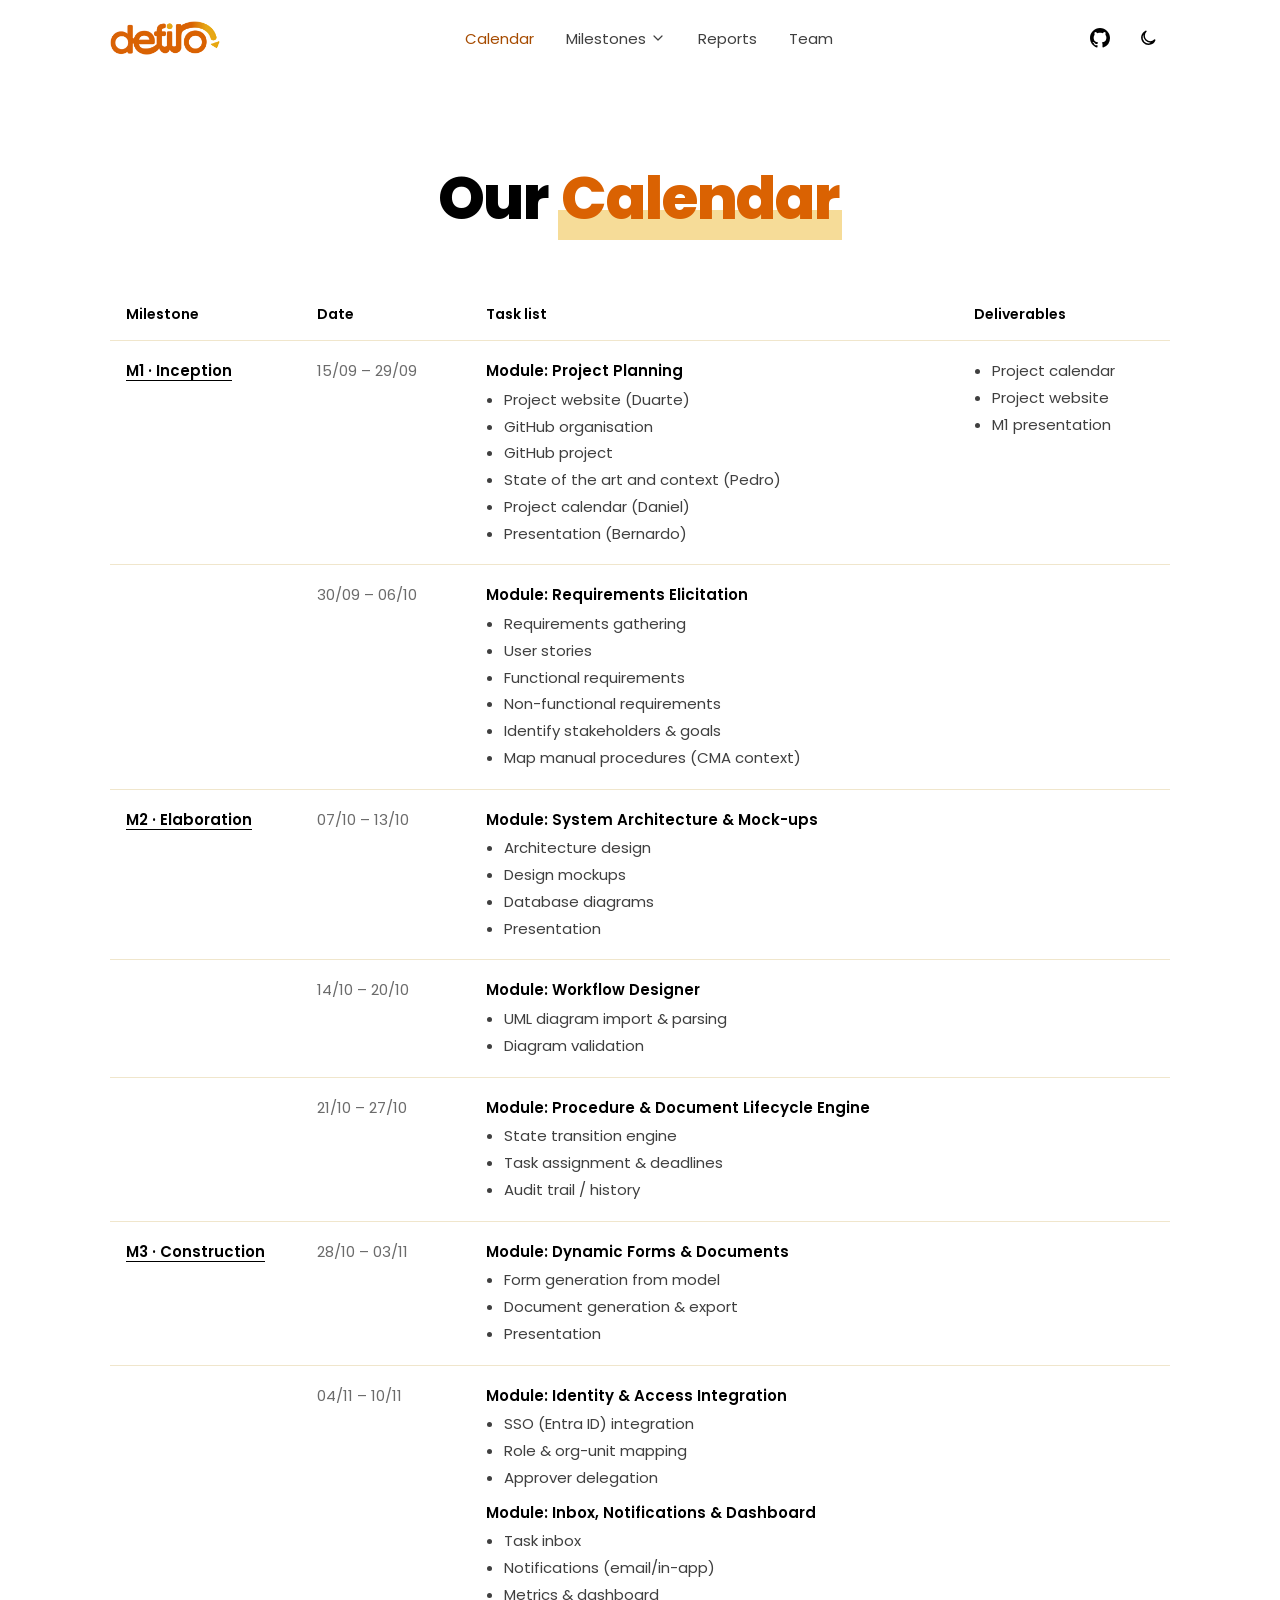
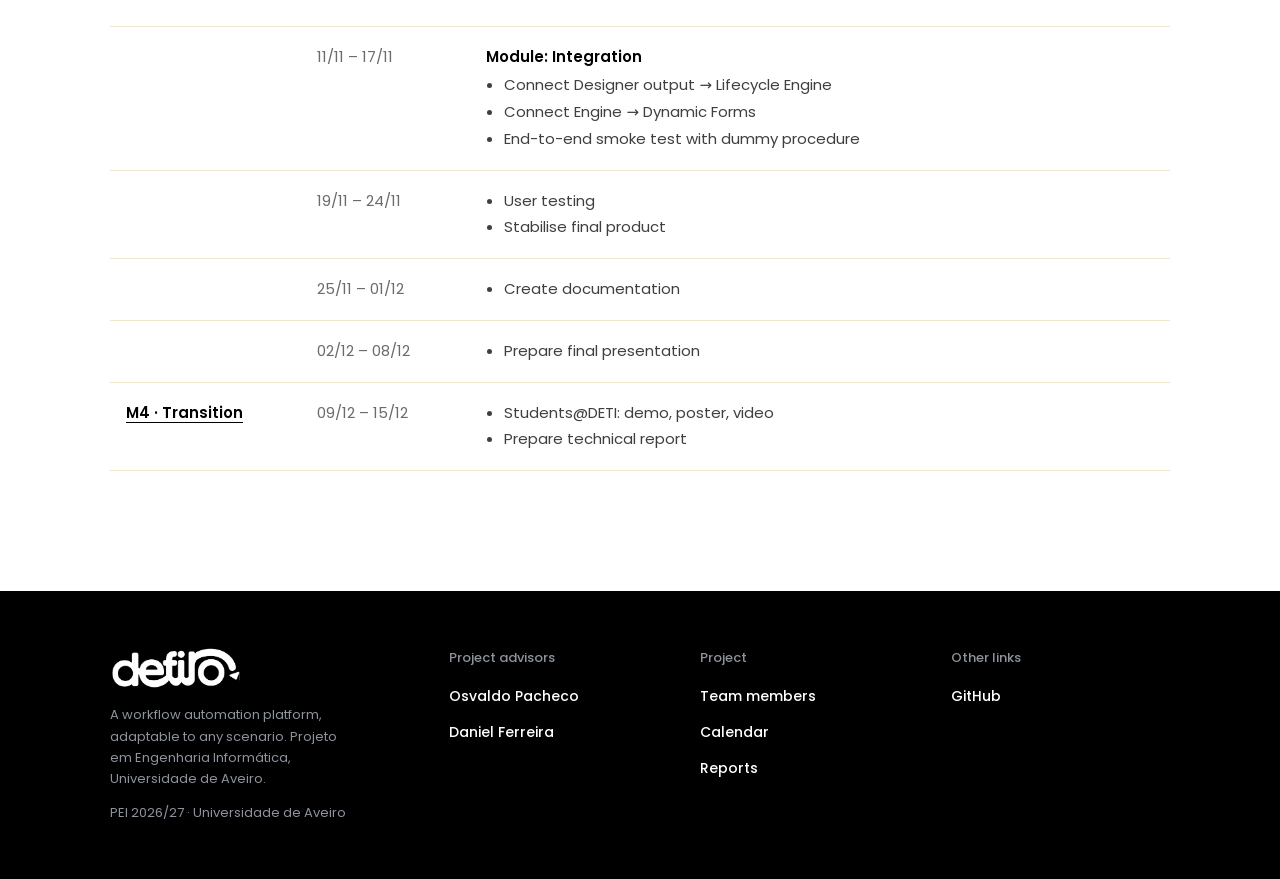
==== commit 6b130ae8: "Segunda versão do Website c/ identidade visual" ====
--- a/calendar.html
+++ b/calendar.html
@@ -8,7 +8,7 @@
   <link rel="icon" href="assets/favicon.png" type="image/png">
   <link rel="preconnect" href="https://fonts.googleapis.com">
   <link rel="preconnect" href="https://fonts.gstatic.com" crossorigin>
-  <link href="https://fonts.googleapis.com/css2?family=Sora:wght@400;500;600;700&display=swap" rel="stylesheet">
+  <link href="https://fonts.googleapis.com/css2?family=Poppins:wght@400;600;800&display=swap" rel="stylesheet">
   <link rel="stylesheet" href="assets/style.css">
   <script>try{var t=localStorage.getItem("defiro-theme");if(t)document.documentElement.dataset.theme=t}catch(e){}</script>
 </head>
--- a/assets/style.css
+++ b/assets/style.css
@@ -1,9 +1,9 @@
 ﻿:root {
   --bg: #ffffff;
   --soft: #fef8e6;           /* #E7A718 tint for alternate sections */
-  --ink: #1a1206;
-  --ink-2: #57503f;
-  --ink-3: #857c69;
+  --ink: #000000;
+  --ink-2: #3f3f3f;
+  --ink-3: #6b6b6b;
   --line: #f0e6cc;
   --yellow: #E7A718;
   --orange: #DA6202;
@@ -12,26 +12,26 @@
   --accent-soft: #fbefe3;
   --hl-bg: #f6dc98;          /* #E7A718 highlighter behind headings */
   --grad: linear-gradient(135deg, var(--yellow) 0%, var(--orange) 100%);
-  --on-grad: #1a1206;
+  --on-grad: #000000;
   --ph-bg: #fff6d6; --ph-ink: #7a5a00; --ph-line: #d9b64a;
-  --footer: #1a1206;
-  --font: "Sora", system-ui, -apple-system, "Segoe UI", sans-serif;
+  --footer: #000000;
+  --font: "Poppins", system-ui, -apple-system, "Segoe UI", sans-serif;
   --maxw: 1140px;
   --gutter: clamp(16px, 4vw, 40px);
   color-scheme: light;
 }
 @media (prefers-color-scheme: dark) {
   :root:not([data-theme="light"]) {
-    --bg: #14110b; --soft: #1c1810; --ink: #f6f1e7; --ink-2: #c9c0ad; --ink-3: #9a917e; --line: #2e281c;
+    --bg: #000000; --soft: #0f0f0f; --ink: #ffffff; --ink-2: #cfcfcf; --ink-3: #9a9a9a; --line: #262626;
     --accent-ink: #f5a04f; --accent-soft: #2b1c10; --hl-bg: rgb(231 167 24 / .28);
-    --ph-bg: #2e2710; --ph-ink: #f0d27a; --ph-line: #8a7328; --footer: #0b0906;
+    --ph-bg: #2e2710; --ph-ink: #f0d27a; --ph-line: #8a7328; --footer: #000000;
     color-scheme: dark;
   }
 }
 :root[data-theme="dark"] {
-  --bg: #14110b; --soft: #1c1810; --ink: #f6f1e7; --ink-2: #c9c0ad; --ink-3: #9a917e; --line: #2e281c;
+  --bg: #000000; --soft: #0f0f0f; --ink: #ffffff; --ink-2: #cfcfcf; --ink-3: #9a9a9a; --line: #262626;
   --accent-ink: #f5a04f; --accent-soft: #2b1c10; --hl-bg: rgb(231 167 24 / .28);
-  --ph-bg: #2e2710; --ph-ink: #f0d27a; --ph-line: #8a7328; --footer: #0b0906;
+  --ph-bg: #2e2710; --ph-ink: #f0d27a; --ph-line: #8a7328; --footer: #000000;
   color-scheme: dark;
 }
 
@@ -61,7 +61,7 @@
 /* ---------- Header ---------- */
 .site-header { position: sticky; top: 0; z-index: 50; background: color-mix(in srgb, var(--bg) 92%, transparent); backdrop-filter: blur(8px); }
 .site-header .wrap { display: flex; align-items: center; height: 76px; gap: 12px; }
-.brand { display: flex; align-items: center; gap: 10px; font-weight: 700; font-size: 20px; text-decoration: none; letter-spacing: -0.02em; }
+.brand { display: flex; align-items: center; gap: 10px; font-weight: 800; font-size: 20px; text-decoration: none; letter-spacing: -0.02em; }
 .brand img { width: auto; height: 34px; }
 .nav { display: flex; align-items: center; gap: 4px; margin: 0 auto; }
 .nav > a, .dd > button {
@@ -101,21 +101,18 @@
 
 /* ---------- Page titles ---------- */
 .page-title { text-align: center; padding: clamp(48px, 8vw, 88px) 0 clamp(32px, 5vw, 56px); }
-.page-title h1 { font-size: clamp(38px, 6vw, 60px); font-weight: 700; }
+.page-title h1 { font-size: clamp(38px, 6vw, 60px); font-weight: 800; }
 .page-title p { color: var(--ink-2); font-size: 18px; max-width: 620px; margin: 18px auto 0; }
-.section-title { text-align: center; font-size: clamp(32px, 4.5vw, 46px); font-weight: 700; margin-bottom: 48px; }
+.section-title { text-align: center; font-size: clamp(32px, 4.5vw, 46px); font-weight: 800; margin-bottom: 48px; }
 
 /* ---------- Home ---------- */
 .hero { position: relative; overflow: hidden; }
 .hero .wrap { position: relative; display: flex; flex-direction: column; align-items: center; justify-content: center; text-align: center;
   min-height: calc(100vh - 76px); padding-top: 48px; padding-bottom: 72px; }
-.hero-glow { position: absolute; inset: 0; pointer-events: none;
-  background:
-    radial-gradient(40% 50% at 18% 30%, rgb(231 167 24 / .30), transparent 70%),
-    radial-gradient(38% 48% at 85% 70%, rgb(218 98 2 / .22), transparent 70%); }
+.hero-glow { display: none; }
 .pill { display: inline-block; padding: 8px 16px; border-radius: 999px; font-size: 13px; font-weight: 500; color: var(--accent-ink);
   background: var(--bg); border: 1px solid color-mix(in srgb, var(--orange) 35%, transparent); margin-bottom: 28px; }
-.hero h1 { font-size: clamp(44px, 7.5vw, 92px); font-weight: 700; max-width: 17ch; line-height: 1.05; }
+.hero h1 { font-size: clamp(44px, 7.5vw, 92px); font-weight: 800; max-width: 17ch; line-height: 1.05; }
 .hero .lede { font-size: clamp(18px, 2vw, 22px); color: var(--ink-2); margin-top: 28px; max-width: 44ch; }
 .hero-actions { display: flex; flex-wrap: wrap; justify-content: center; gap: 12px; margin-top: 40px; }
 @media (max-width: 700px) { .hero .wrap { min-height: 0; padding-top: 56px; } }
@@ -133,7 +130,7 @@
 .steps { list-style: none; margin: 0; padding: 0; display: grid; grid-template-columns: repeat(3, 1fr); gap: 20px; }
 @media (max-width: 800px) { .steps { grid-template-columns: 1fr; } }
 .step { text-align: center; padding: 8px 12px; }
-.step-n { display: inline-grid; place-items: center; width: 56px; height: 56px; border-radius: 50%; background: var(--grad); color: var(--on-grad); font-weight: 700; font-size: 20px; margin-bottom: 18px; }
+.step-n { display: inline-grid; place-items: center; width: 56px; height: 56px; border-radius: 50%; background: var(--grad); color: var(--on-grad); font-weight: 800; font-size: 20px; margin-bottom: 18px; }
 .step h3 { font-size: 20px; margin-bottom: 8px; }
 .step p { color: var(--ink-2); max-width: 30ch; margin: 0 auto; }
 
@@ -144,7 +141,7 @@
   background: var(--bg); border: 1px solid var(--line); overflow: hidden; transition: border-color .15s, box-shadow .15s; }
 .ms-card::before { content: ""; position: absolute; left: 0; right: 0; top: 0; height: 4px; background: var(--grad); }
 .ms-card:hover { border-color: var(--orange); box-shadow: 0 14px 30px -18px rgb(218 98 2 / .5); }
-.ms-num { font-size: 32px; font-weight: 700; color: var(--orange); line-height: 1.1; }
+.ms-num { font-size: 32px; font-weight: 800; color: var(--orange); line-height: 1.1; }
 .ms-name { font-size: 18px; font-weight: 600; }
 .ms-dates { font-size: 14px; color: var(--ink-3); }
 .ms-status { margin-top: 14px; align-self: flex-start; font-size: 12px; font-weight: 500; padding: 4px 10px; border-radius: 999px; background: var(--soft); color: var(--ink-2); border: 1px solid var(--line); }
@@ -180,19 +177,13 @@
 .embed iframe { width: 100%; height: 100%; border: 0; }
 .embed-empty { height: 100%; display: grid; place-items: center; align-content: center; gap: 14px; text-align: center; padding: 20px;
   color: var(--ink); font-size: clamp(16px, 2.2vw, 22px); font-weight: 600;
-  background: radial-gradient(60% 80% at 20% 20%, rgb(231 167 24 / .25), transparent 70%), radial-gradient(60% 80% at 85% 85%, rgb(218 98 2 / .2), transparent 70%), var(--soft); }
-@media (prefers-color-scheme: dark) {
-  :root:not([data-theme="light"]) .hero-glow { display: none; }
-  :root:not([data-theme="light"]) .embed-empty { background: var(--soft); }
-}
-:root[data-theme="dark"] .hero-glow { display: none; }
-:root[data-theme="dark"] .embed-empty { background: var(--soft); }
+  background: var(--soft); }
 .embed-empty .icon { width: 44px; height: 44px; color: var(--accent-ink); }
 .ms-links[hidden] { display: none; }
 .ms-links { display: flex; flex-wrap: wrap; justify-content: center; gap: 12px; margin-top: 24px; }
 .btn[aria-disabled="true"] { opacity: .5; pointer-events: none; }
 .prose { max-width: 760px; margin: 64px auto 0; }
-.prose h2 { font-size: 26px; font-weight: 700; margin: 48px 0 14px; }
+.prose h2 { font-size: 26px; font-weight: 800; margin: 48px 0 14px; }
 .prose h2:first-child { margin-top: 0; }
 .prose p, .prose li { color: var(--ink-2); }
 .prose p + p { margin-top: 12px; }
@@ -215,7 +206,7 @@
 .doc a.open { display: inline-flex; align-items: center; gap: 6px; min-height: 44px; font-size: 14px; font-weight: 500; color: var(--accent-ink); }
 .pending { font-size: 13px; color: var(--ink-3); }
 @media (max-width: 560px) { .doc { grid-template-columns: 48px 1fr; } .doc > :last-child { grid-column: 2; } }
-.sub-title { max-width: 820px; margin: 0 auto 16px; font-size: 22px; font-weight: 700; }
+.sub-title { max-width: 820px; margin: 0 auto 16px; font-size: 22px; font-weight: 800; }
 .sub-title + .doc-list { margin-bottom: 64px; }
 
 /* ---------- Team ---------- */
@@ -224,7 +215,7 @@
 @media (max-width: 640px) { .team { grid-template-columns: repeat(2, 1fr); } }
 @media (max-width: 400px) { .team { grid-template-columns: 1fr; } }
 .member { text-align: center; }
-.avatar { width: 96px; height: 96px; margin: 0 auto 16px; border-radius: 50%; display: grid; place-items: center; background: var(--grad); color: var(--on-grad); font-weight: 700; font-size: 26px; }
+.avatar { width: 96px; height: 96px; margin: 0 auto 16px; border-radius: 50%; display: grid; place-items: center; background: var(--grad); color: var(--on-grad); font-weight: 800; font-size: 26px; }
 .member h3 { font-size: 18px; font-weight: 600; }
 .member .links { display: flex; justify-content: center; gap: 2px; margin-top: 6px; }
 .member .links .icon-btn { width: 40px; height: 40px; color: var(--ink-2); }
@@ -233,8 +224,8 @@
 footer { background: var(--footer); color: #c9ccd3; margin-top: 40px; }
 footer .wrap { display: grid; grid-template-columns: 1.4fr repeat(3, 1fr); gap: 32px; padding-top: 56px; padding-bottom: 56px; }
 @media (max-width: 800px) { footer .wrap { grid-template-columns: 1fr 1fr; } }
-footer .f-brand { display: flex; align-items: center; gap: 10px; color: #fff; font-weight: 700; font-size: 22px; }
-footer .f-brand img { width: auto; height: 40px; }
+footer .f-brand { display: flex; align-items: center; gap: 10px; color: #fff; font-weight: 800; font-size: 22px; }
+footer .f-brand img { width: auto; height: 45px; }
 footer .f-note { font-size: 13px; color: #8d929c; margin-top: 12px; max-width: 30ch; }
 footer h4 { margin: 0 0 12px; font-size: 13px; font-weight: 500; color: #8d929c; }
 footer ul { list-style: none; padding: 0; margin: 0; display: grid; gap: 4px; }
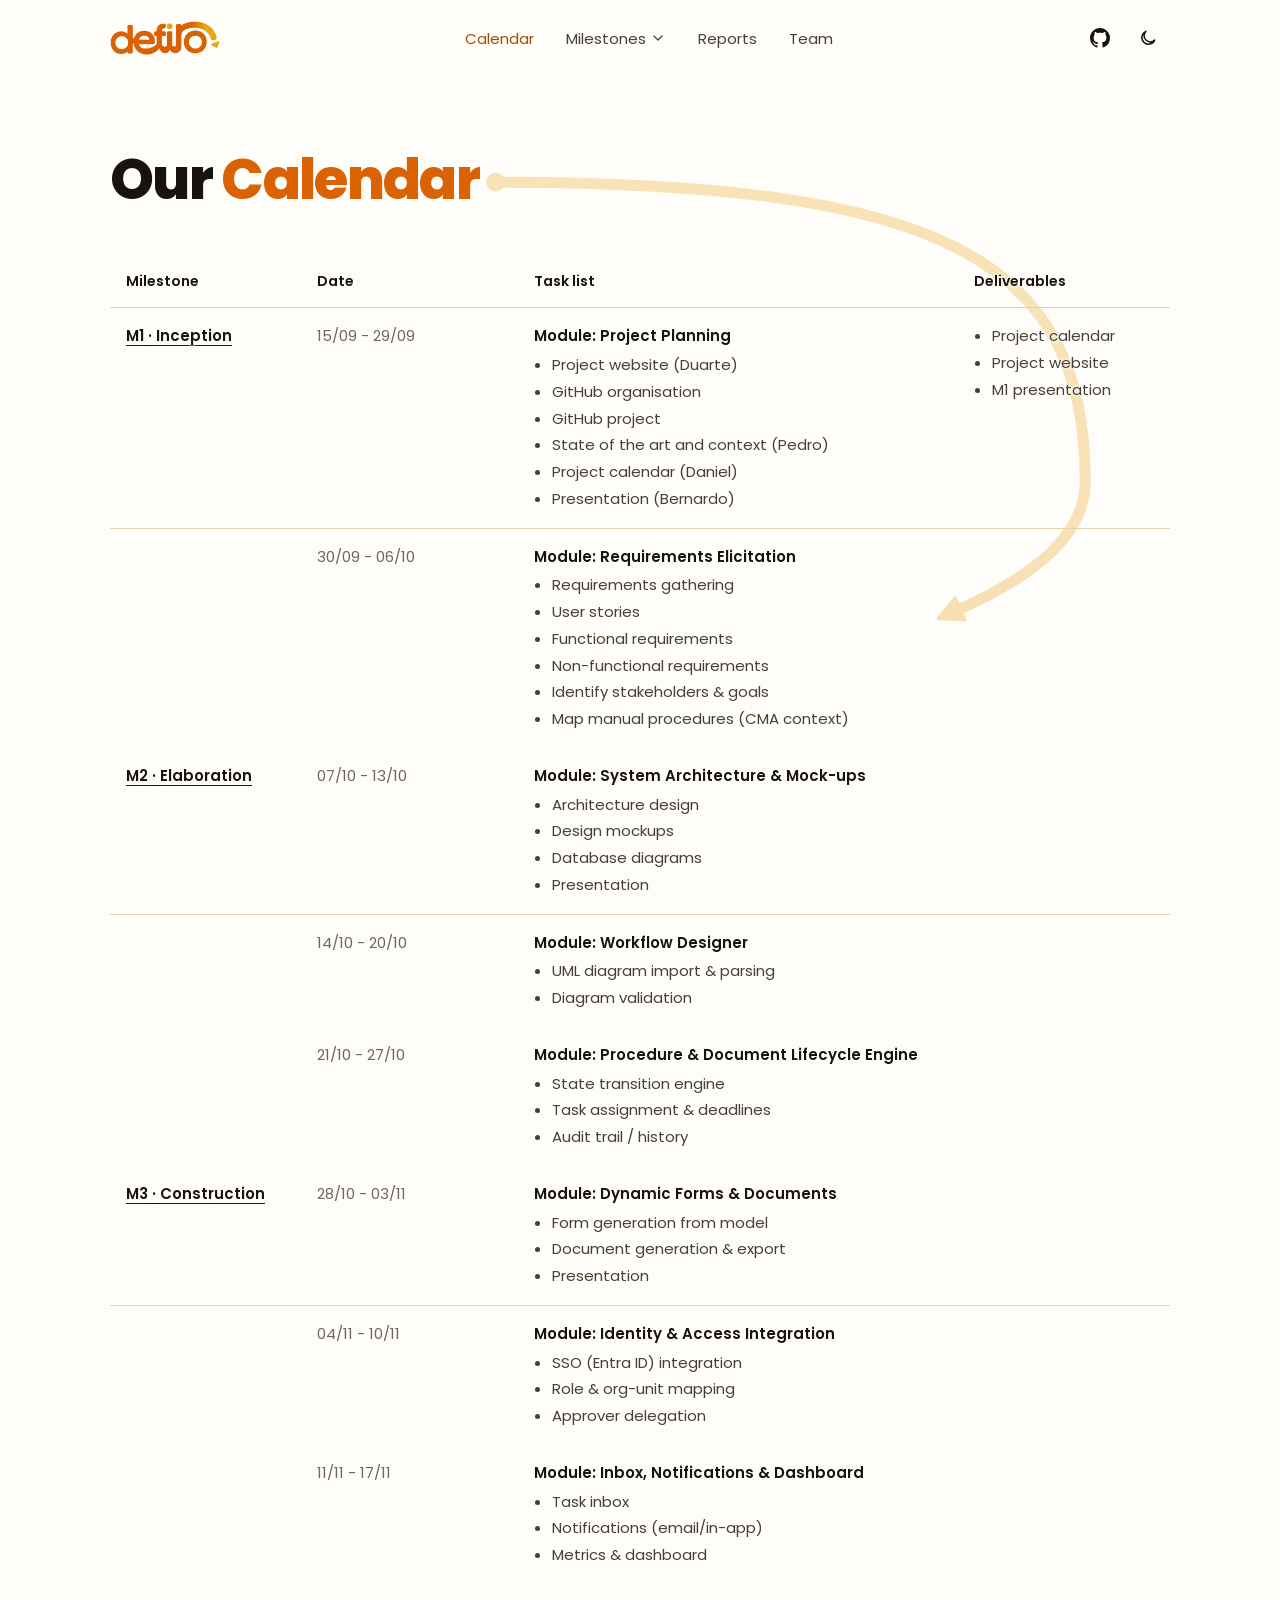
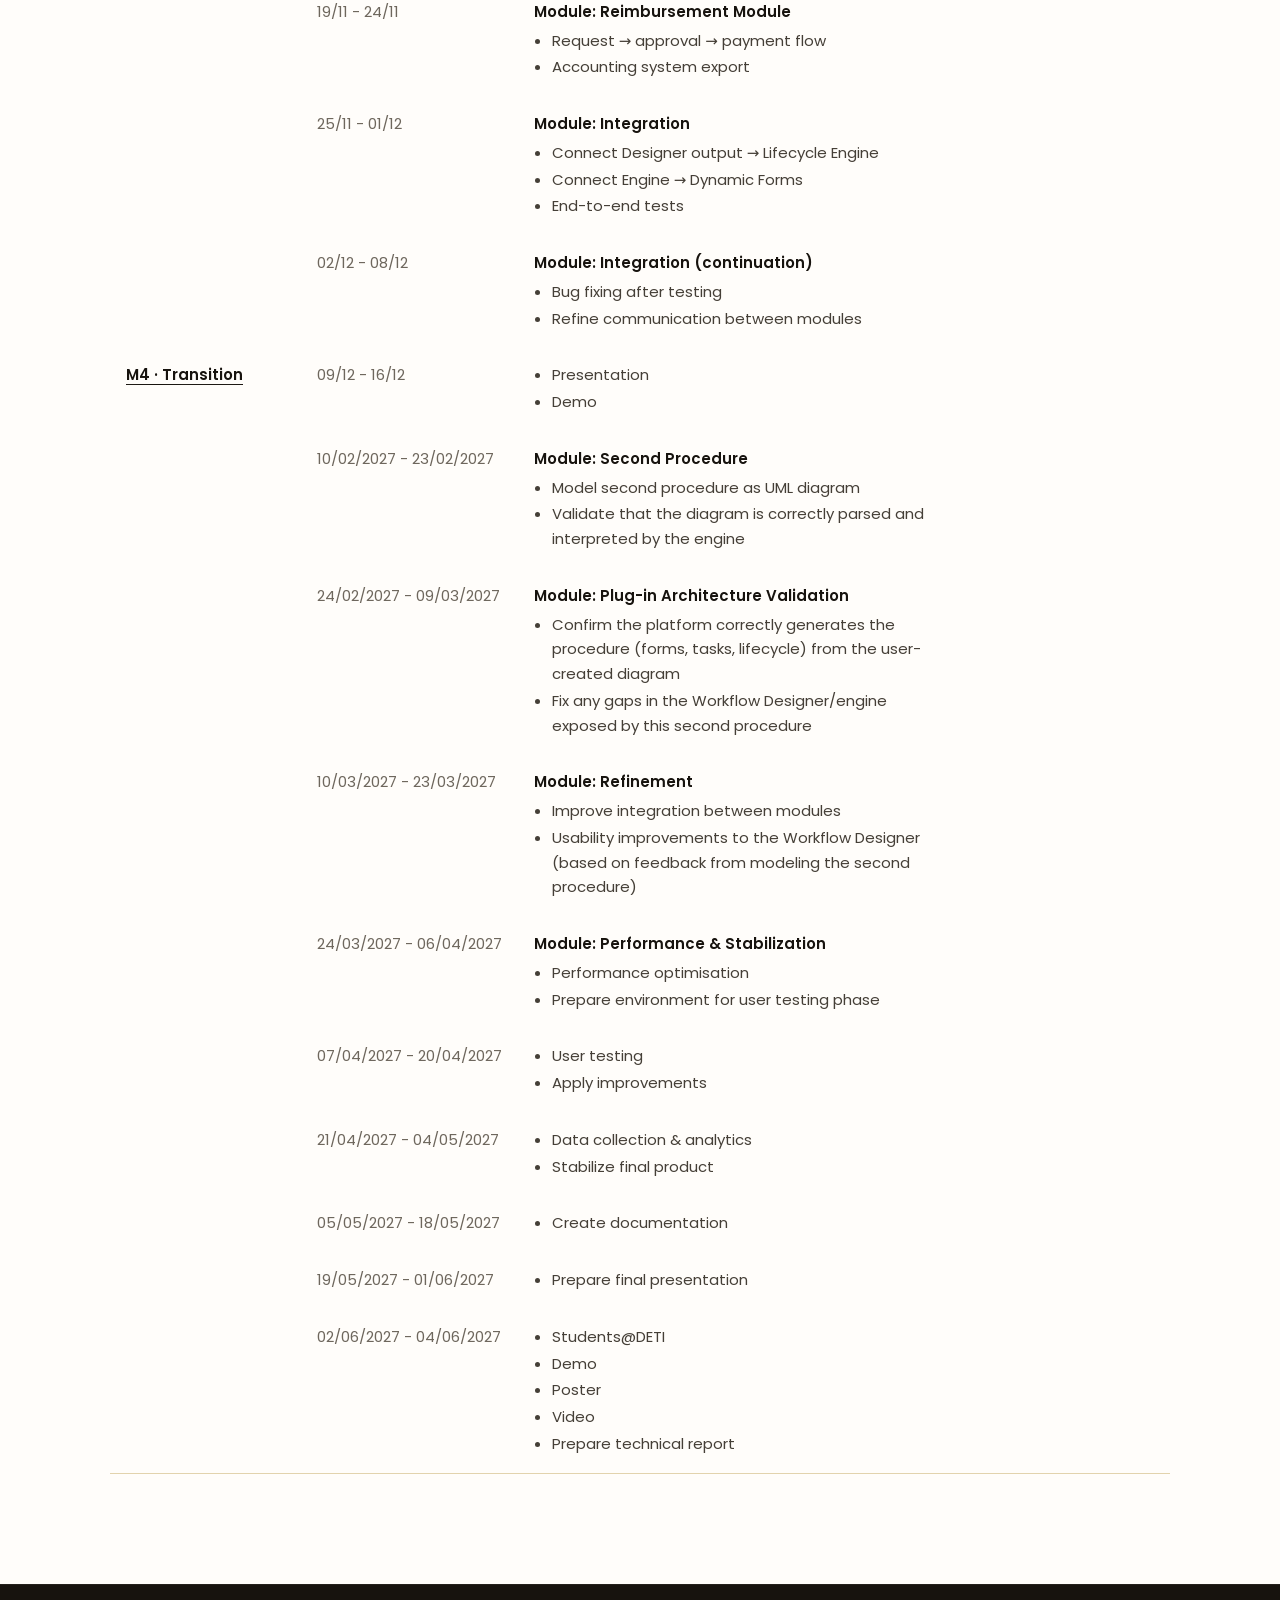
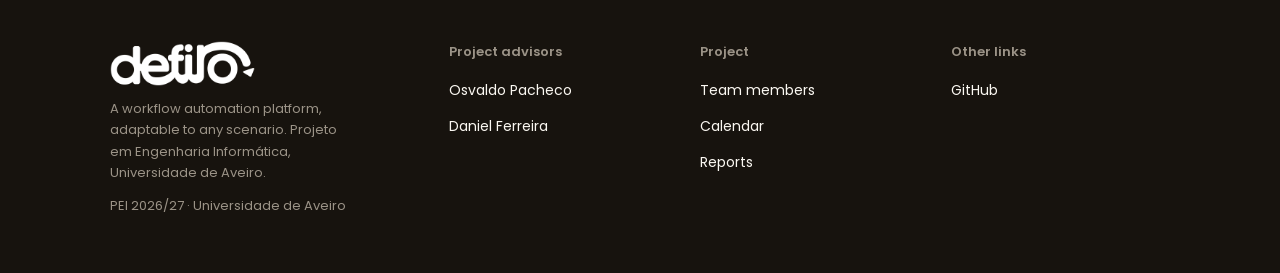
==== commit 4d22b105: "Change: UI overhaul with scroll animations on home, calendar and team - Visual redesign of all pages" ====
--- a/calendar.html
+++ b/calendar.html
@@ -18,7 +18,7 @@
 
 <main id="main">
   <div class="page-title wrap"><h1>Our <span class="hl">Calendar</span></h1></div>
-  <div class="wrap" style="padding-bottom:80px">
+  <div class="wrap page-body">
     <table class="cal">
       <thead><tr><th scope="col">Milestone</th><th scope="col">Date</th><th scope="col">Task list</th><th scope="col">Deliverables</th></tr></thead>
       <tbody id="calBody"></tbody>
@@ -29,5 +29,9 @@
 <div id="site-footer"></div>
 <script src="assets/data.js"></script>
 <script src="assets/site.js"></script>
+<script src="assets/vendor/gsap.min.js"></script>
+<script src="assets/vendor/ScrollTrigger.min.js"></script>
+<script src="assets/line.js"></script>
+<script src="assets/calendar.js"></script>
 </body>
 </html>
--- a/assets/style.css
+++ b/assets/style.css
@@ -1,10 +1,11 @@
 ﻿:root {
-  --bg: #ffffff;
-  --soft: #fef8e6;           /* #E7A718 tint for alternate sections */
-  --ink: #000000;
-  --ink-2: #3f3f3f;
-  --ink-3: #6b6b6b;
+  --bg: #fffdfa;
+  --soft: #fcf3dc;           /* #E7A718 tint for alternate sections and surfaces */
+  --ink: #17130e;
+  --ink-2: #453f37;
+  --ink-3: #6e675d;
   --line: #f0e6cc;
+  --line-strong: #e2d3ad;
   --yellow: #E7A718;
   --orange: #DA6202;
   --accent: #DA6202;         /* fills, decoration, large headings (3.7:1) */
@@ -12,222 +13,415 @@
   --accent-soft: #fbefe3;
   --hl-bg: #f6dc98;          /* #E7A718 highlighter behind headings */
   --grad: linear-gradient(135deg, var(--yellow) 0%, var(--orange) 100%);
-  --on-grad: #000000;
+  --on-grad: #17130e;
   --ph-bg: #fff6d6; --ph-ink: #7a5a00; --ph-line: #d9b64a;
-  --footer: #000000;
+  --footer: #17130e; --footer-ink: #d2cbbf; --footer-dim: #9b9387;
+  --shadow: 166 75 0;        /* shadows are tinted with the brand orange, never pure black */
+  /* Corner radii: small controls, boxes, and pills for buttons and tabs. */
+  --r-sm: 8px; --r-md: 12px; --r-pill: 999px;
   --font: "Poppins", system-ui, -apple-system, "Segoe UI", sans-serif;
   --maxw: 1140px;
   --gutter: clamp(16px, 4vw, 40px);
+  --header-h: 76px;
   color-scheme: light;
 }
 @media (prefers-color-scheme: dark) {
   :root:not([data-theme="light"]) {
-    --bg: #000000; --soft: #0f0f0f; --ink: #ffffff; --ink-2: #cfcfcf; --ink-3: #9a9a9a; --line: #262626;
+    --bg: #13100c; --soft: #1b1711; --ink: #f7f2e9; --ink-2: #d0c9bd; --ink-3: #9d9588; --line: #2b261e; --line-strong: #3d362b;
     --accent-ink: #f5a04f; --accent-soft: #2b1c10; --hl-bg: rgb(231 167 24 / .28);
-    --ph-bg: #2e2710; --ph-ink: #f0d27a; --ph-line: #8a7328; --footer: #000000;
+    --ph-bg: #2e2710; --ph-ink: #f0d27a; --ph-line: #8a7328; --footer: #0c0a07; --shadow: 0 0 0;
     color-scheme: dark;
   }
 }
 :root[data-theme="dark"] {
-  --bg: #000000; --soft: #0f0f0f; --ink: #ffffff; --ink-2: #cfcfcf; --ink-3: #9a9a9a; --line: #262626;
+  --bg: #13100c; --soft: #1b1711; --ink: #f7f2e9; --ink-2: #d0c9bd; --ink-3: #9d9588; --line: #2b261e; --line-strong: #3d362b;
   --accent-ink: #f5a04f; --accent-soft: #2b1c10; --hl-bg: rgb(231 167 24 / .28);
-  --ph-bg: #2e2710; --ph-ink: #f0d27a; --ph-line: #8a7328; --footer: #000000;
+  --ph-bg: #2e2710; --ph-ink: #f0d27a; --ph-line: #8a7328; --footer: #0c0a07; --shadow: 0 0 0;
   color-scheme: dark;
 }
 
 *, *::before, *::after { box-sizing: border-box; }
-html { scroll-padding-top: 90px; }
-body { margin: 0; background: var(--bg); color: var(--ink); font: 16px/1.65 var(--font); -webkit-font-smoothing: antialiased; }
+html { scroll-padding-top: 90px; -webkit-tap-highlight-color: rgb(218 98 2 / .15); }
+body { margin: 0; background: var(--bg); color: var(--ink); font: 16px/1.65 var(--font); -webkit-font-smoothing: antialiased;
+  display: flex; flex-direction: column; min-height: 100vh; min-height: 100dvh; }
+/* Main grows to fill short pages so the footer always sits at the bottom of the viewport. */
+main { flex: 1 0 auto; }
 img, svg { max-width: 100%; display: block; }
 a { color: inherit; }
-:focus-visible { outline: 2px solid var(--accent); outline-offset: 3px; border-radius: 6px; }
+a, button { touch-action: manipulation; }
+:focus-visible { outline: 2px solid var(--accent); outline-offset: 3px; }
 h1, h2, h3 { margin: 0; line-height: 1.15; letter-spacing: -0.02em; text-wrap: balance; }
-p { margin: 0; }
+p { margin: 0; text-wrap: pretty; }
 .wrap { max-width: var(--maxw); margin: 0 auto; padding: 0 var(--gutter); }
 .icon { width: 20px; height: 20px; flex: none; }
-.hl { color: var(--orange); background: linear-gradient(transparent 64%, var(--hl-bg) 64%); -webkit-box-decoration-break: clone; box-decoration-break: clone; padding: 0 .06em; }
+.hl { color: var(--orange); }
 .visually-hidden { position: absolute; width: 1px; height: 1px; overflow: hidden; clip: rect(0 0 0 0); white-space: nowrap; }
-.skip { position: absolute; left: -9999px; top: 8px; background: var(--ink); color: var(--bg); padding: 8px 14px; border-radius: 8px; z-index: 100; }
+.skip { position: absolute; left: -9999px; top: 8px; background: var(--ink); color: var(--bg); padding: 8px 14px; border-radius: var(--r-sm); z-index: 100; }
 .skip:focus { left: 8px; }
 @media (prefers-reduced-motion: reduce) { *, *::before, *::after { transition: none !important; animation: none !important; } }
 
 /* Placeholders: [[text]] in data.js, .ph in HTML */
 .ph {
-  padding: 1px 6px; border-radius: 4px; font-size: .88em; font-weight: 500;
+  padding: 1px 6px; border-radius: var(--r-sm); font-size: .88em; font-weight: 600;
   background: var(--ph-bg); color: var(--ph-ink); border: 1px dashed var(--ph-line);
   -webkit-box-decoration-break: clone; box-decoration-break: clone;
 }
 
 /* ---------- Header ---------- */
 .site-header { position: sticky; top: 0; z-index: 50; background: color-mix(in srgb, var(--bg) 92%, transparent); backdrop-filter: blur(8px); }
-.site-header .wrap { display: flex; align-items: center; height: 76px; gap: 12px; }
+.site-header .wrap { display: flex; align-items: center; height: var(--header-h); gap: 12px; }
 .brand { display: flex; align-items: center; gap: 10px; font-weight: 800; font-size: 20px; text-decoration: none; letter-spacing: -0.02em; }
 .brand img { width: auto; height: 34px; }
 .nav { display: flex; align-items: center; gap: 4px; margin: 0 auto; }
 .nav > a, .dd > button {
-  display: inline-flex; align-items: center; gap: 4px; min-height: 44px; padding: 8px 14px; border-radius: 8px;
+  display: inline-flex; align-items: center; gap: 4px; min-height: 44px; padding: 8px 14px; border-radius: var(--r-sm);
   font: 400 15px var(--font); color: var(--ink-2); text-decoration: none; background: none; border: 0; cursor: pointer;
-}
-.nav > a:hover, .dd > button:hover { color: var(--ink); }
+  transition: color .15s, background-color .15s;
+}
+.nav > a:hover, .dd > button:hover { color: var(--ink); background: var(--soft); }
 .nav a[aria-current="page"], .dd.active > button { color: var(--accent-ink); }
 .dd { position: relative; }
 .dd > button .icon { width: 16px; height: 16px; transition: transform .15s; }
 .dd.open > button .icon { transform: rotate(180deg); }
 .dd-menu {
-  position: absolute; top: 100%; left: 0; min-width: 210px; padding: 6px; margin-top: 4px; display: none;
-  background: var(--bg); border: 1px solid var(--line); border-radius: 12px; box-shadow: 0 10px 30px rgb(0 0 0 / .08);
-}
-.dd.open .dd-menu { display: grid; }
-.dd-menu a { padding: 10px 12px; border-radius: 8px; text-decoration: none; font-size: 15px; color: var(--ink-2); min-height: 44px; display: flex; align-items: center; }
+  position: absolute; top: 100%; left: 0; min-width: 210px; padding: 6px; margin-top: 4px; display: grid;
+  background: var(--bg); border: 1px solid var(--line); border-radius: var(--r-md); box-shadow: 0 12px 32px -12px rgb(var(--shadow) / .28);
+  opacity: 0; visibility: hidden; transform: translateY(-4px); transition: opacity .15s, transform .15s, visibility .15s;
+}
+.dd.open .dd-menu { opacity: 1; visibility: visible; transform: none; }
+.dd-menu a { padding: 10px 12px; border-radius: var(--r-sm); text-decoration: none; font-size: 15px; color: var(--ink-2); min-height: 44px; display: flex; align-items: center; transition: color .15s, background-color .15s; }
 .dd-menu a:hover { background: var(--soft); color: var(--ink); }
 .tools { display: flex; align-items: center; gap: 4px; }
 .icon-btn {
-  display: inline-grid; place-items: center; width: 44px; height: 44px; border-radius: 10px;
+  display: inline-grid; place-items: center; width: 44px; height: 44px; border-radius: var(--r-sm);
   color: var(--ink); background: none; border: 0; cursor: pointer; text-decoration: none;
+  transition: background-color .15s, color .15s, transform .1s;
 }
 .icon-btn:hover { background: var(--soft); }
+.icon-btn:active { transform: scale(.94); }
 .menu-btn { display: none; }
 @media (max-width: 900px) {
   .menu-btn { display: inline-grid; }
   .tools { margin-left: auto; }
   .nav {
-    display: none; position: absolute; top: 76px; left: 0; right: 0; margin: 0; flex-direction: column; align-items: stretch;
+    display: none; position: absolute; top: var(--header-h); left: 0; right: 0; margin: 0; flex-direction: column; align-items: stretch;
     background: var(--bg); border-bottom: 1px solid var(--line); padding: 8px var(--gutter) 16px;
   }
   .nav.open { display: flex; }
-  .dd-menu { position: static; display: grid; border: 0; box-shadow: none; padding: 0 0 0 14px; margin: 0; }
+  .dd-menu { position: static; border: 0; box-shadow: none; padding: 0 0 0 14px; margin: 0; opacity: 1; visibility: visible; transform: none; transition: none; }
   .dd > button .icon { display: none; }
 }
 
+/* ---------- Background flow rail ---------- */
+/* A column of down arrows in the left margin. As the page scrolls it lights up in the brand gradient and
+   the arrows slide down slowly (parallax), using a CSS scroll timeline (no scroll listeners). Where that
+   is unsupported, or motion is reduced, it stays as faint static arrows. Hidden when the margin is too
+   narrow to hold it. */
+.flow-rail { display: none; }
+@media (min-width: 1320px) {
+  .flow-rail {
+    display: block; position: fixed; z-index: 1; pointer-events: none; overflow: hidden;
+    top: calc(var(--header-h) + 28px); bottom: 28px; left: calc(50vw - var(--maxw) / 2 - 64px); width: 24px;
+    --chev: url("data:image/svg+xml,%3Csvg xmlns='http://www.w3.org/2000/svg' width='24' height='44' viewBox='0 0 24 44'%3E%3Cpath d='M6 18l6 6 6-6' fill='none' stroke='black' stroke-width='2' stroke-linecap='round' stroke-linejoin='round'/%3E%3C/svg%3E");
+    --drift: 880px;   /* how far the arrows can slide; a whole number of 44px tiles */
+  }
+  /* Both arrow layers are taller than the rail by --drift, so they can slide down without running out. */
+  .flow-rail i {
+    position: absolute; inset: calc(-1 * var(--drift)) 0 0 0;
+    -webkit-mask: var(--chev) top center / 24px 44px repeat-y; mask: var(--chev) top center / 24px 44px repeat-y;
+  }
+  .flow-rail > i { background: var(--line-strong); }
+  /* The fill is revealed top-down by sliding a clipping box and counter-sliding its content (transform only). */
+  .flow-rail-fill, .flow-rail-fill > div { position: absolute; inset: 0; overflow: hidden; }
+  .flow-rail-fill { translate: 0 -100%; }
+  .flow-rail-fill > div { translate: 0 100%; }
+  .flow-rail-fill i::before { content: ""; position: absolute; inset: var(--drift) 0 0 0; background: linear-gradient(to bottom, var(--yellow), var(--orange)); }
+  @supports (animation-timeline: scroll()) {
+    .flow-rail-fill, .flow-rail-fill > div { animation: rail-reveal linear both; animation-timeline: scroll(root block); }
+    /* The arrows move at a tenth of the scroll speed. The gradient slides back by the same amount, so it stays put. */
+    .flow-rail i, .flow-rail-fill i::before { animation: rail-drift linear both; animation-timeline: scroll(root block); animation-range: 0px calc(10 * var(--drift)); }
+    .flow-rail-fill i::before { animation-name: rail-undrift; }
+  }
+}
+@keyframes rail-reveal { to { translate: 0 0; } }
+@keyframes rail-drift { to { translate: 0 var(--drift); } }
+@keyframes rail-undrift { to { translate: 0 calc(-1 * var(--drift)); } }
+
 /* ---------- Page titles ---------- */
-.page-title { text-align: center; padding: clamp(48px, 8vw, 88px) 0 clamp(32px, 5vw, 56px); }
-.page-title h1 { font-size: clamp(38px, 6vw, 60px); font-weight: 800; }
-.page-title p { color: var(--ink-2); font-size: 18px; max-width: 620px; margin: 18px auto 0; }
-.section-title { text-align: center; font-size: clamp(32px, 4.5vw, 46px); font-weight: 800; margin-bottom: 48px; }
+.page-title { padding-top: clamp(40px, 6vw, 72px); padding-bottom: clamp(28px, 4vw, 44px); }
+.page-title h1 { font-size: clamp(36px, 5vw, 56px); font-weight: 800; letter-spacing: -0.03em; }
+.page-title p { color: var(--ink-2); font-size: 18px; max-width: 620px; margin-top: 14px; }
+.page-body { padding-bottom: clamp(64px, 9vw, 110px); }
+.section-title { font-size: clamp(30px, 4vw, 42px); font-weight: 800; letter-spacing: -0.03em; margin-bottom: 44px; }
 
 /* ---------- Home ---------- */
 .hero { position: relative; overflow: hidden; }
-.hero .wrap { position: relative; display: flex; flex-direction: column; align-items: center; justify-content: center; text-align: center;
-  min-height: calc(100vh - 76px); padding-top: 48px; padding-bottom: 72px; }
+.hero .wrap { position: relative; display: flex; flex-direction: column; justify-content: center;
+  min-height: clamp(340px, 52dvh, 520px); padding-top: clamp(48px, 8vh, 96px); padding-bottom: clamp(48px, 7vh, 80px); }
 .hero-glow { display: none; }
-.pill { display: inline-block; padding: 8px 16px; border-radius: 999px; font-size: 13px; font-weight: 500; color: var(--accent-ink);
+.pill { display: inline-block; padding: 8px 16px; border-radius: var(--r-pill); font-size: 13px; font-weight: 600; color: var(--accent-ink);
   background: var(--bg); border: 1px solid color-mix(in srgb, var(--orange) 35%, transparent); margin-bottom: 28px; }
-.hero h1 { font-size: clamp(44px, 7.5vw, 92px); font-weight: 800; max-width: 17ch; line-height: 1.05; }
-.hero .lede { font-size: clamp(18px, 2vw, 22px); color: var(--ink-2); margin-top: 28px; max-width: 44ch; }
-.hero-actions { display: flex; flex-wrap: wrap; justify-content: center; gap: 12px; margin-top: 40px; }
-@media (max-width: 700px) { .hero .wrap { min-height: 0; padding-top: 56px; } }
+.hero h1 { font-size: clamp(40px, 6.4vw, 76px); font-weight: 800; line-height: 1.05; letter-spacing: -0.035em; }
+@media (min-width: 900px) { .hero h1 .hl { display: block; } }
+.hero .lede { font-size: clamp(18px, 2vw, 22px); color: var(--ink-2); margin-top: 24px; max-width: 52ch; }
+.hero-actions { display: flex; flex-wrap: wrap; gap: 12px; margin-top: 40px; }
+@media (max-width: 700px) { .hero .wrap { min-height: 0; } }
 .btn {
-  display: inline-flex; align-items: center; gap: 8px; min-height: 48px; padding: 12px 24px; border-radius: 999px;
-  font: 600 15px var(--font); text-decoration: none; border: 1px solid transparent; cursor: pointer; transition: filter .15s, border-color .15s;
-}
+  display: inline-flex; align-items: center; gap: 8px; min-height: 48px; padding: 12px 24px; border-radius: var(--r-pill);
+  font: 600 15px var(--font); text-decoration: none; border: 1px solid transparent; cursor: pointer;
+  transition: filter .15s, border-color .15s, transform .1s;
+}
+.btn:active { transform: translateY(1px); }
 .btn-primary { background: var(--grad); color: var(--on-grad); box-shadow: 0 8px 24px -10px rgb(218 98 2 / .6); }
 .btn-primary:hover { filter: brightness(1.05) saturate(1.1); }
-.btn-ghost { border-color: var(--line); color: var(--ink); background: var(--bg); }
+.btn-ghost { border-color: var(--line-strong); color: var(--ink); background: var(--bg); }
 .btn-ghost:hover { border-color: var(--orange); }
 
-.block { padding: clamp(64px, 9vw, 110px) 0; }
+.block { padding: clamp(56px, 7vw, 96px) 0; }
 .block.soft { background: var(--soft); }
-.steps { list-style: none; margin: 0; padding: 0; display: grid; grid-template-columns: repeat(3, 1fr); gap: 20px; }
-@media (max-width: 800px) { .steps { grid-template-columns: 1fr; } }
-.step { text-align: center; padding: 8px 12px; }
-.step-n { display: inline-grid; place-items: center; width: 56px; height: 56px; border-radius: 50%; background: var(--grad); color: var(--on-grad); font-weight: 800; font-size: 20px; margin-bottom: 18px; }
+
+/* ---------- Home scene ---------- */
+/* The headline and the three steps share one canvas. assets/home.js draws a thick curved line from the
+   headline through the steps and ties it to the scroll with GSAP. Classes set on <html> by index.html:
+   - .scene-js   the curved-line layout (always, unless home.js failed to run);
+   - .scene-on   motion is allowed, so parts start hidden and the scroll reveals them.
+   With .scene-on there are two modes: "pinned" on wide, tall screens (the canvas is two screens tall,
+   sticks under the header and pans like a camera) and "free" everywhere else (normal page flow).
+   Layers inside the canvas: 0 brand bars and giant numbers, 1 the line, 2 text and step circles. */
+[data-page="home"] main, .scene, .scene-pin, .scene-canvas { display: flex; flex-direction: column; }
+.scene, .scene-pin, .scene-canvas, .scene #how { flex: 1 0 auto; }   /* on tall screens the last section reaches the footer */
+.scene { --scene-scroll: 240vh; --wave: clamp(44px, 10vh, 100px); }
+.scene-canvas { position: relative; z-index: 0; overflow: hidden; overflow: clip; }
+.scene h1, .scene .lede, .scene h2, .step h3, .step p { position: relative; z-index: 2; }
+/* The thick line itself (assets/line.js). The calendar and team pages use it too. */
+.flow-line { position: absolute; left: 0; top: 0; z-index: 1; overflow: visible; pointer-events: none; }
+.flow-line path { fill: none; stroke-linecap: round; stroke-linejoin: round; }
+.flow-line polygon { stroke-linejoin: round; }
+.flow-line.is-soft { opacity: .3; }   /* when it runs behind text (calendar) */
+.line-anchor { display: inline-block; width: 0; height: .5em; }   /* marks the end of a title, where a line starts */
+
+/* Brand bars from the M1 slides. They sit in empty areas, never behind text, and drift at their own speeds. */
+.scene-shapes { display: none; position: absolute; inset: 0; z-index: 0; max-width: var(--maxw); margin: 0 auto; pointer-events: none; }
+.scene-js .scene-shapes { display: block; }
+.scene-shapes span { position: absolute; border-radius: 26px; background: linear-gradient(to bottom, var(--yellow), var(--orange)); }
+.scene-shapes span:nth-child(1) { top: clamp(56px, 10vh, 120px); right: calc(var(--gutter) + 1%); width: clamp(64px, 8vw, 116px); height: clamp(170px, 30vh, 300px); }
+.scene-shapes span:nth-child(2) { top: -28px; left: 62%; width: 34px; height: 104px; }
+.scene-shapes span:nth-child(3), .scene-shapes span:nth-child(4) { display: none; }
+@media (max-width: 899px) {
+  .scene-shapes span:nth-child(1) { display: none; }
+  .scene-shapes span:nth-child(2) { top: -30px; left: auto; right: calc(var(--gutter) + 4%); width: 26px; height: 78px; }
+}
+
+/* Steps. If home.js fails they are joined by this plain straight line; normally the curved line replaces it. */
+.steps { position: relative; list-style: none; margin: 0; padding: 0; display: grid; grid-template-columns: repeat(3, 1fr); gap: 32px; }
+.steps::before { content: ""; position: absolute; top: 27px; left: 28px; right: 2px; height: 2px; border-radius: 2px; background: linear-gradient(to right, var(--yellow), var(--orange)); }
+.step:last-child::after { content: ""; position: absolute; top: 22px; right: 0; width: 12px; height: 12px;
+  border: solid var(--orange); border-width: 2px 2px 0 0; border-radius: 1px; transform: rotate(45deg); }
+.scene-js .steps::before, .scene-js .step:last-child::after { display: none; }
+.step-n { position: relative; z-index: 2; display: grid; place-items: center; width: 56px; height: 56px; border-radius: 50%; background: var(--grad); color: var(--on-grad); font-weight: 800; font-size: 20px; margin-bottom: 20px; }
 .step h3 { font-size: 20px; margin-bottom: 8px; }
-.step p { color: var(--ink-2); max-width: 30ch; margin: 0 auto; }
-
-.ms-strip { display: grid; grid-template-columns: repeat(4, 1fr); gap: 16px; }
-@media (max-width: 900px) { .ms-strip { grid-template-columns: repeat(2, 1fr); } }
-@media (max-width: 480px) { .ms-strip { grid-template-columns: 1fr; } }
-.ms-card { position: relative; display: flex; flex-direction: column; gap: 4px; padding: 24px; border-radius: 16px; text-decoration: none;
-  background: var(--bg); border: 1px solid var(--line); overflow: hidden; transition: border-color .15s, box-shadow .15s; }
-.ms-card::before { content: ""; position: absolute; left: 0; right: 0; top: 0; height: 4px; background: var(--grad); }
-.ms-card:hover { border-color: var(--orange); box-shadow: 0 14px 30px -18px rgb(218 98 2 / .5); }
-.ms-num { font-size: 32px; font-weight: 800; color: var(--orange); line-height: 1.1; }
-.ms-name { font-size: 18px; font-weight: 600; }
-.ms-dates { font-size: 14px; color: var(--ink-3); }
-.ms-status { margin-top: 14px; align-self: flex-start; font-size: 12px; font-weight: 500; padding: 4px 10px; border-radius: 999px; background: var(--soft); color: var(--ink-2); border: 1px solid var(--line); }
-.ms-status.done { background: var(--grad); color: var(--on-grad); border-color: transparent; }
+.step p { color: var(--ink-2); max-width: 30ch; }
+.step-ghost { display: none; }
+
+/* Curved-line layout. The heading moves to the right so the line can come down the left side into step 1. */
+.scene-js .scene h2 { text-align: right; }
+.scene-js .step { position: relative; }
+.scene-js .step-ghost { display: block; position: absolute; z-index: 0; top: .12em; right: 16%; font-size: clamp(120px, 15vw, 210px); font-weight: 800; line-height: 1; letter-spacing: -.04em; opacity: .05; pointer-events: none; user-select: none; }
+@media (min-width: 801px) {
+  /* Wave: steps 1 and 3 sit lower than step 2. */
+  .scene-js .steps { align-items: start; }
+  .scene-js .step:nth-child(odd) { padding-top: var(--wave); }
+  .scene-js .step p { max-width: 26ch; }
+}
+/* With motion on, these start hidden and home.js reveals them as the line arrives. */
+.scene-on .scene:not(.is-ready) h2, .scene-on .scene:not(.is-ready) .step > * { opacity: 0; }
+
+@media (min-width: 900px) and (min-height: 620px) {   /* pinned mode; keep in sync with pinMq in home.js */
+  .scene-on .scene { flex: none; height: calc(100vh - var(--header-h) + var(--scene-scroll)); height: calc(100dvh - var(--header-h) + var(--scene-scroll)); }
+  .scene-on .scene-pin { flex: none; position: sticky; top: var(--header-h); height: calc(100vh - var(--header-h)); height: calc(100dvh - var(--header-h)); overflow: hidden; overflow: clip; }
+  .scene-on .scene-canvas { flex: none; display: grid; grid-template-rows: 1fr 1fr; height: 200%; overflow: visible; will-change: transform; }
+  .scene-on .scene .hero, .scene-on .scene #how { display: flex; align-items: center; min-height: 0; padding: 0; }
+  .scene-on .scene .wrap { width: 100%; }
+  .scene-on .scene .hero .wrap { min-height: 0; padding-top: 0; padding-bottom: 5vh; }
+  /* Bar positions as shares of the canvas: 0-50% is the headline screen, 50-100% the steps screen. */
+  .scene-on .scene-shapes span:nth-child(1) { top: 15%; height: 19%; }
+}
+@media (min-width: 1100px) and (min-height: 620px) {
+  /* Two more bars rise from the bottom of the steps screen, in the gaps beside the text. Only where the columns are wide enough to leave gaps. */
+  .scene-on .scene-shapes span:nth-child(3), .scene-on .scene-shapes span:nth-child(4) { display: block; top: auto; bottom: -30px; width: 40px; }
+  .scene-on .scene-shapes span:nth-child(3) { left: calc(var(--gutter) + 27%); height: 140px; }
+  .scene-on .scene-shapes span:nth-child(4) { right: var(--gutter); height: 130px; }
+}
+
+@media (max-width: 800px) {
+  /* Stacked. Fallback: the straight line runs down the left, through the numbers. */
+  .steps { grid-template-columns: 1fr; gap: 36px; padding-bottom: 20px; }
+  .steps::before { top: 28px; bottom: 2px; left: 27px; right: auto; width: 2px; height: auto; background: linear-gradient(to bottom, var(--yellow), var(--orange)); }
+  .step:last-child::after { top: auto; right: auto; bottom: 0; left: 22px; transform: rotate(135deg); }
+  .step { display: grid; grid-template-columns: 56px 1fr; column-gap: 18px; align-items: start; }
+  .step-n { grid-row: 1 / span 2; margin-bottom: 0; }
+  .step h3 { align-self: end; padding-top: 4px; }
+  .step p { grid-column: 2; max-width: none; }
+  /* Curved-line layout: the numbers alternate sides and the rows sit further apart, so the line can zigzag between them. */
+  .scene-js .section-title { margin-bottom: 56px; }
+  .scene-js .steps { gap: 72px; padding-bottom: 64px; }
+  .scene-js .step:nth-child(even) { grid-template-columns: 1fr 56px; text-align: right; }
+  .scene-js .step:nth-child(even) .step-n { grid-column: 2; }
+  .scene-js .step:nth-child(even) h3 { grid-column: 1; grid-row: 1; }
+  .scene-js .step:nth-child(even) p { grid-column: 1; grid-row: 2; }
+  .scene-js .step-ghost { top: -28px; right: 0; font-size: 120px; }
+  .scene-js .step:nth-child(even) .step-ghost { right: auto; left: 0; }
+}
 
 /* ---------- Calendar ---------- */
+/* The thick line (assets/calendar.js) snakes from side to side behind the table. It is drawn soft, and the
+   table text has a halo of the page colour (invisible except over the line), so the words stay readable. */
+[data-page="calendar"] main { position: relative; }
+[data-page="calendar"] .page-title, [data-page="calendar"] .cal { position: relative; z-index: 2; }
+[data-page="calendar"] .cal { text-shadow: 0 0 2px var(--bg), 0 0 4px var(--bg), 0 0 6px var(--bg); }
+/* One divider per milestone; the weeks inside a milestone are separated by space only. */
 .cal { width: 100%; border-collapse: collapse; }
-.cal th { text-align: left; font-size: 14px; font-weight: 600; padding: 14px 16px; border-bottom: 1px solid var(--line); }
-.cal td { vertical-align: top; padding: 18px 16px; border-bottom: 1px solid var(--line); font-size: 15px; color: var(--ink-2); }
+.cal th { text-align: left; font-size: 14px; font-weight: 600; padding: 14px 16px; border-bottom: 1px solid var(--line-strong); }
+.cal td { vertical-align: top; padding: 16px; font-size: 15px; color: var(--ink-2); }
 .cal td:first-child { width: 18%; }
-.cal td:nth-child(2) { width: 16%; white-space: nowrap; color: var(--ink-3); }
-.cal td a { color: var(--ink); font-weight: 600; text-underline-offset: 4px; }
+.cal td:nth-child(2) { width: 16%; white-space: nowrap; color: var(--ink-3); font-variant-numeric: tabular-nums; }
+.cal td a { color: var(--ink); font-weight: 600; text-underline-offset: 4px; transition: color .15s; }
+.cal td a:hover { color: var(--accent-ink); }
 .cal ul { margin: 0; padding-left: 18px; display: grid; gap: 2px; }
 .cal td:nth-child(4) { width: 20%; }
 .cal-mod { color: var(--ink); font-weight: 600; margin: 0 0 4px; }
 .cal-mod ~ .cal-mod { margin-top: 10px; }
-.cal tr.first td { border-top: 1px solid var(--line); }
+.cal tr.first td { border-top: 1px solid var(--line-strong); }
+.cal tbody tr:last-child td { border-bottom: 1px solid var(--line-strong); }
 @media (max-width: 700px) {
   .cal thead { display: none; }
   .cal, .cal tbody, .cal tr, .cal td { display: block; width: auto !important; }
-  .cal tr { border-bottom: 1px solid var(--line); padding: 12px 0; }
-  .cal td { border: 0; padding: 4px 0; white-space: normal !important; }
+  .cal tr { padding: 12px 0; }
+  .cal tr.first { border-top: 1px solid var(--line-strong); }
+  .cal tbody tr:last-child { border-bottom: 1px solid var(--line-strong); }
+  .cal td, .cal tr.first td, .cal tbody tr:last-child td { border: 0; padding: 4px 0; white-space: normal !important; }
   .cal td:empty { display: none; }
+  /* The header row is hidden here, so the deliverables need their own label. */
+  .cal td:nth-child(4)::before { content: "Deliverables"; display: block; color: var(--ink); font-weight: 600; margin: 6px 0 4px; }
 }
 
 /* ---------- Milestones ---------- */
-.tabs { display: flex; flex-wrap: wrap; justify-content: center; gap: 8px; margin-bottom: 40px; }
-.tabs a { padding: 10px 18px; min-height: 44px; display: inline-flex; align-items: center; border-radius: 999px; border: 1px solid var(--line); text-decoration: none; font-size: 15px; color: var(--ink-2); }
+.tabs { display: flex; flex-wrap: wrap; gap: 8px; margin-bottom: 32px; }
+.tabs a { padding: 10px 18px; min-height: 44px; display: inline-flex; align-items: center; border-radius: var(--r-pill); border: 1px solid var(--line-strong); text-decoration: none; font-size: 15px; color: var(--ink-2);
+  transition: border-color .15s, color .15s, transform .1s; }
 .tabs a[aria-current="true"] { background: var(--grad); color: var(--on-grad); border-color: transparent; font-weight: 600; }
-.tabs a:hover { border-color: var(--orange); }
-.ms-meta { text-align: center; color: var(--ink-3); font-size: 15px; margin-top: -20px; margin-bottom: 32px; }
-.embed { aspect-ratio: 16 / 9; border-radius: 14px; border: 1px solid var(--line); overflow: hidden; background: var(--soft); box-shadow: 0 20px 50px -25px rgb(14 15 18 / .25); }
+.tabs a:hover { border-color: var(--orange); color: var(--ink); }
+.tabs a[aria-current="true"]:hover { color: var(--on-grad); }
+.tabs a:active { transform: translateY(1px); }
+.ms-meta { color: var(--ink-3); font-variant-numeric: tabular-nums; }
+.embed { aspect-ratio: 16 / 9; border-radius: var(--r-md); border: 1px solid var(--line); overflow: hidden; background: var(--soft); box-shadow: 0 24px 56px -28px rgb(var(--shadow) / .35); }
 .embed iframe { width: 100%; height: 100%; border: 0; }
 .embed-empty { height: 100%; display: grid; place-items: center; align-content: center; gap: 14px; text-align: center; padding: 20px;
   color: var(--ink); font-size: clamp(16px, 2.2vw, 22px); font-weight: 600;
   background: var(--soft); }
 .embed-empty .icon { width: 44px; height: 44px; color: var(--accent-ink); }
 .ms-links[hidden] { display: none; }
-.ms-links { display: flex; flex-wrap: wrap; justify-content: center; gap: 12px; margin-top: 24px; }
+.ms-links { display: flex; flex-wrap: wrap; gap: 12px; margin-top: 24px; }
 .btn[aria-disabled="true"] { opacity: .5; pointer-events: none; }
-.prose { max-width: 760px; margin: 64px auto 0; }
-.prose h2 { font-size: 26px; font-weight: 800; margin: 48px 0 14px; }
-.prose h2:first-child { margin-top: 0; }
-.prose p, .prose li { color: var(--ink-2); }
-.prose p + p { margin-top: 12px; }
-.prose ul { padding-left: 20px; margin: 10px 0 0; display: grid; gap: 6px; }
-.prose li strong { color: var(--ink); font-weight: 600; }
-.prose table { width: 100%; border-collapse: collapse; font-size: 15px; margin-top: 12px; }
-.prose th, .prose td { text-align: left; padding: 10px 12px; border-bottom: 1px solid var(--line); }
-.prose th { font-weight: 600; font-size: 14px; }
-.prose td { color: var(--ink-2); }
-.table-wrap { overflow-x: auto; }
-.callout { margin-top: 16px; padding: 16px 18px; border-radius: 12px; background: var(--accent-soft); color: var(--ink); }
 
 /* ---------- Reports ---------- */
-.doc-list { list-style: none; margin: 0 auto; padding: 0; max-width: 820px; }
-.doc { display: grid; grid-template-columns: 48px 1fr auto; gap: 16px; align-items: center; padding: 18px 4px; border-bottom: 1px solid var(--line); }
-.doc:first-child { border-top: 1px solid var(--line); }
-.doc-ico { width: 48px; height: 48px; border-radius: 12px; display: grid; place-items: center; background: var(--accent-soft); color: var(--accent-ink); }
+.doc-list { list-style: none; margin: 0; padding: 6px clamp(12px, 2.5vw, 24px); background: var(--soft); border-radius: var(--r-md); }
+.doc { display: grid; grid-template-columns: 48px 1fr auto; gap: 16px; align-items: center; padding: 16px 0; }
+.doc + .doc { border-top: 1px solid var(--line-strong); }
+.doc > :nth-child(2) { min-width: 0; overflow-wrap: anywhere; }
+.doc-ico { width: 48px; height: 48px; border-radius: var(--r-md); display: grid; place-items: center; background: var(--bg); color: var(--accent-ink); }
 .doc-title { font-weight: 600; }
-.doc-meta { font-size: 14px; color: var(--ink-3); }
-.doc a.open { display: inline-flex; align-items: center; gap: 6px; min-height: 44px; font-size: 14px; font-weight: 500; color: var(--accent-ink); }
+.doc-meta { font-size: 14px; color: var(--ink-3); font-variant-numeric: tabular-nums; }
+.doc a.open { display: inline-flex; align-items: center; gap: 6px; min-height: 44px; padding: 0 14px; border-radius: var(--r-pill); font-size: 14px; font-weight: 600; color: var(--accent-ink); text-underline-offset: 4px;
+  transition: background-color .15s, transform .1s; }
+.doc a.open:hover { background: var(--bg); }
+.doc a.open:active { transform: translateY(1px); }
 .pending { font-size: 13px; color: var(--ink-3); }
-@media (max-width: 560px) { .doc { grid-template-columns: 48px 1fr; } .doc > :last-child { grid-column: 2; } }
-.sub-title { max-width: 820px; margin: 0 auto 16px; font-size: 22px; font-weight: 800; }
+@media (max-width: 560px) { .doc { grid-template-columns: 48px 1fr; } .doc > :last-child { grid-column: 2; } .doc a.open { padding: 0; } }
+.sub-title { margin: 0 0 16px; font-size: 22px; font-weight: 800; }
 .sub-title + .doc-list { margin-bottom: 64px; }
 
 /* ---------- Team ---------- */
-.team { display: grid; grid-template-columns: repeat(5, 1fr); gap: 24px; }
+.team { display: grid; grid-template-columns: repeat(5, 1fr); gap: 16px; }
 @media (max-width: 1000px) { .team { grid-template-columns: repeat(3, 1fr); } }
 @media (max-width: 640px) { .team { grid-template-columns: repeat(2, 1fr); } }
 @media (max-width: 400px) { .team { grid-template-columns: 1fr; } }
-.member { text-align: center; }
-.avatar { width: 96px; height: 96px; margin: 0 auto 16px; border-radius: 50%; display: grid; place-items: center; background: var(--grad); color: var(--on-grad); font-weight: 800; font-size: 26px; }
+.member { text-align: center; min-width: 0; padding: 28px 12px 16px; background: var(--soft); border-radius: var(--r-md); }
+.avatar { width: 112px; height: 112px; margin: 0 auto 16px; border-radius: 50%; display: grid; place-items: center; background: var(--grad); color: var(--on-grad); font-weight: 800; font-size: 28px; overflow: hidden; }
+.avatar img { width: 100%; height: 100%; object-fit: cover; }
 .member h3 { font-size: 18px; font-weight: 600; }
 .member .links { display: flex; justify-content: center; gap: 2px; margin-top: 6px; }
 .member .links .icon-btn { width: 40px; height: 40px; color: var(--ink-2); }
+.member .links .icon-btn:hover { background: var(--bg); color: var(--ink); }
+
+/* ---------- Team deck ---------- */
+/* With motion allowed (html.deck-on, set in team.html) the team becomes a row you move through one
+   member at a time: swipe it on touch screens; on a computer the section sticks under the header and
+   every scroll moves the row sideways by one member. assets/team.js draws the thick line through the photos and reveals
+   each member as it arrives. Without .deck-on the plain grid above is used.
+   Layers inside the row: 0 giant initials, 1 the line, 2 photos and text. */
+.member-ghost, .deck-shapes, .deck-ui { display: none; }
+.deck-on .deck {
+  --slide: clamp(230px, 38vw, 440px); --photo: clamp(150px, min(22vw, 30vh), 270px); --rise: clamp(18px, 5vh, 52px); --deck-scroll: 280vh;
+  /* Side padding that centres the first and last member. team.js sets --view to the exact width of the row's window. */
+  --pad: calc((var(--view, min(100vw, var(--maxw))) - var(--slide)) / 2);
+}
+.deck-on .deck-view { position: relative; margin: 0 calc(var(--gutter) * -1); padding: 28px 0 12px; overflow-x: auto; overflow-y: hidden; scroll-snap-type: x mandatory; overscroll-behavior-x: contain; scrollbar-width: none; }
+.deck-on .deck-view::-webkit-scrollbar { display: none; }
+.deck-on .deck-view.is-dragging { scroll-snap-type: none; cursor: grabbing; user-select: none; }
+/* Clipped sideways so the giant initials and the start of the line cannot make the row scroll further than its last member. */
+.deck-on .team { position: relative; box-sizing: content-box; display: flex; align-items: flex-start; gap: 0; width: max-content; padding: 0 var(--pad); overflow-x: clip; }
+.deck-on .member { --top: 0px; position: relative; flex: 0 0 var(--slide); padding: var(--top) 12px 0; background: none; border-radius: 0; scroll-snap-align: center; cursor: pointer; }
+.deck-on .member:nth-child(even) { --top: var(--rise); }   /* every other member sits lower, so the line waves */
+.deck-on .member.is-current { cursor: auto; }
+.deck-on .member:not(.is-current) .links { pointer-events: none; }
+/* A dashed ring marks the place of a member the line has not reached yet. */
+.deck-on .member::before { content: ""; position: absolute; z-index: 1; top: var(--top); left: 50%; width: var(--photo); height: var(--photo); margin-left: calc(var(--photo) / -2); border: 2px dashed var(--line-strong); border-radius: 50%; opacity: var(--ring, 1); }
+.deck-on .avatar { position: relative; z-index: 2; width: var(--photo); height: var(--photo); margin-bottom: 18px; font-size: calc(var(--photo) / 4); box-shadow: 0 0 0 6px var(--bg); }
+.deck-on .avatar img { pointer-events: none; }
+.deck-on .avatar::after { content: ""; position: absolute; inset: 0; background: var(--bg); opacity: var(--veil, 0); pointer-events: none; }   /* pales a member who has been passed */
+.deck-on .member h3, .deck-on .member .links { position: relative; z-index: 2; }
+.deck-on .member h3 { font-size: clamp(20px, 2.2vw, 26px); font-weight: 800; letter-spacing: -0.02em; }
+.deck-on .member .links .icon-btn:hover { background: var(--soft); }
+.deck-on .member-ghost { display: block; position: absolute; z-index: 0; top: calc(var(--top) + var(--photo) * .1); left: -50%; right: -50%; text-align: center; font-size: calc(var(--photo) * 1.2); font-weight: 800; line-height: 1; letter-spacing: -.05em; opacity: .05; pointer-events: none; user-select: none; }
+/* Arrows and dots under the row. */
+.deck-on .deck-ui { display: flex; align-items: center; justify-content: center; gap: 14px; margin-top: 6px; }
+.deck-arrow { display: inline-grid; place-items: center; width: 48px; height: 48px; border-radius: 50%; border: 1px solid var(--line-strong); background: var(--bg); color: var(--ink); cursor: pointer; transition: border-color .15s, background-color .15s, opacity .15s, transform .1s; }
+.deck-arrow:hover { border-color: var(--orange); background: var(--soft); }
+.deck-arrow:active { transform: scale(.94); }
+.deck-arrow[aria-disabled="true"] { opacity: .35; cursor: default; }
+.deck-arrow.prev .icon { transform: rotate(180deg); }
+.deck-dots { display: flex; }
+.deck-dots button { display: grid; place-items: center; width: 28px; height: 28px; padding: 0; border: 0; background: none; cursor: pointer; }
+.deck-dots button::before { content: ""; width: 10px; height: 10px; border-radius: 50%; background: var(--line-strong); transition: background-color .15s, transform .15s; }
+.deck-dots button:hover::before { background: var(--yellow); }
+.deck-dots button[aria-current="true"]::before { background: var(--orange); transform: scale(1.3); }
+
+@media (min-width: 900px) and (min-height: 620px) and (pointer: fine) {   /* pinned mode; keep in sync with pinMq in team.js */
+  .deck-on .deck { height: calc(100vh - var(--header-h) + var(--deck-scroll)); height: calc(100dvh - var(--header-h) + var(--deck-scroll)); }
+  .deck-on .deck-pin { position: sticky; top: var(--header-h); display: flex; flex-direction: column; height: calc(100vh - var(--header-h)); height: calc(100dvh - var(--header-h)); overflow: hidden; overflow: clip; }
+  .deck-on .deck-pin .wrap { width: 100%; }
+  .deck-on .deck-pin .page-title { position: relative; z-index: 1; padding-top: clamp(24px, 4vh, 56px); padding-bottom: 0; }
+  .deck-on .deck-pin .page-body { position: relative; z-index: 1; flex: 1; min-height: 0; display: flex; flex-direction: column; justify-content: center; padding-bottom: clamp(16px, 4vh, 48px); }
+  /* The page scroll moves the row here, so it does not scroll by itself; its edges fade out. */
+  .deck-on .deck-view { overflow: hidden; overflow: clip; scroll-snap-type: none; touch-action: pan-y; cursor: grab;
+    -webkit-mask: linear-gradient(to right, transparent, #000 9%, #000 91%, transparent); mask: linear-gradient(to right, transparent, #000 9%, #000 91%, transparent); }
+  /* Brand bars in the top right corner: the slowest parallax layer. */
+  .deck-on .deck-shapes { display: block; position: absolute; inset: 0; z-index: 0; max-width: var(--maxw); margin: 0 auto; pointer-events: none; }
+  .deck-shapes span { position: absolute; border-radius: 26px; background: linear-gradient(to bottom, var(--yellow), var(--orange)); }
+  .deck-shapes span:nth-child(1) { top: -30px; right: calc(var(--gutter) + 13%); width: 34px; height: 112px; }
+  .deck-shapes span:nth-child(2) { top: 5%; right: calc(var(--gutter) + 2%); width: 58px; height: 16%; }
+}
 
 /* ---------- Footer ---------- */
-footer { background: var(--footer); color: #c9ccd3; margin-top: 40px; }
+/* Sits above the flow rail so the arrows never run over it. */
+footer { position: relative; z-index: 2; background: var(--footer); color: var(--footer-ink); border-top: 1px solid rgb(255 255 255 / .06); }
 footer .wrap { display: grid; grid-template-columns: 1.4fr repeat(3, 1fr); gap: 32px; padding-top: 56px; padding-bottom: 56px; }
 @media (max-width: 800px) { footer .wrap { grid-template-columns: 1fr 1fr; } }
-footer .f-brand { display: flex; align-items: center; gap: 10px; color: #fff; font-weight: 800; font-size: 22px; }
+footer .f-brand { display: flex; align-items: center; gap: 10px; color: #fbf8f2; font-weight: 800; font-size: 22px; }
 footer .f-brand img { width: auto; height: 45px; }
-footer .f-note { font-size: 13px; color: #8d929c; margin-top: 12px; max-width: 30ch; }
-footer h4 { margin: 0 0 12px; font-size: 13px; font-weight: 500; color: #8d929c; }
+footer .f-note { font-size: 13px; color: var(--footer-dim); margin-top: 12px; max-width: 30ch; }
+footer h4 { margin: 0 0 12px; font-size: 13px; font-weight: 600; color: var(--footer-dim); }
 footer ul { list-style: none; padding: 0; margin: 0; display: grid; gap: 4px; }
-footer a { color: #fff; text-decoration: none; font-size: 14px; font-weight: 500; display: inline-flex; min-height: 32px; align-items: center; }
-footer a:hover { text-decoration: underline; }
+footer a { color: #fbf8f2; text-decoration: none; text-underline-offset: 4px; font-size: 14px; font-weight: 400; display: inline-flex; min-height: 32px; align-items: center; transition: color .15s; }
+footer a:hover { color: var(--yellow); text-decoration: underline; }
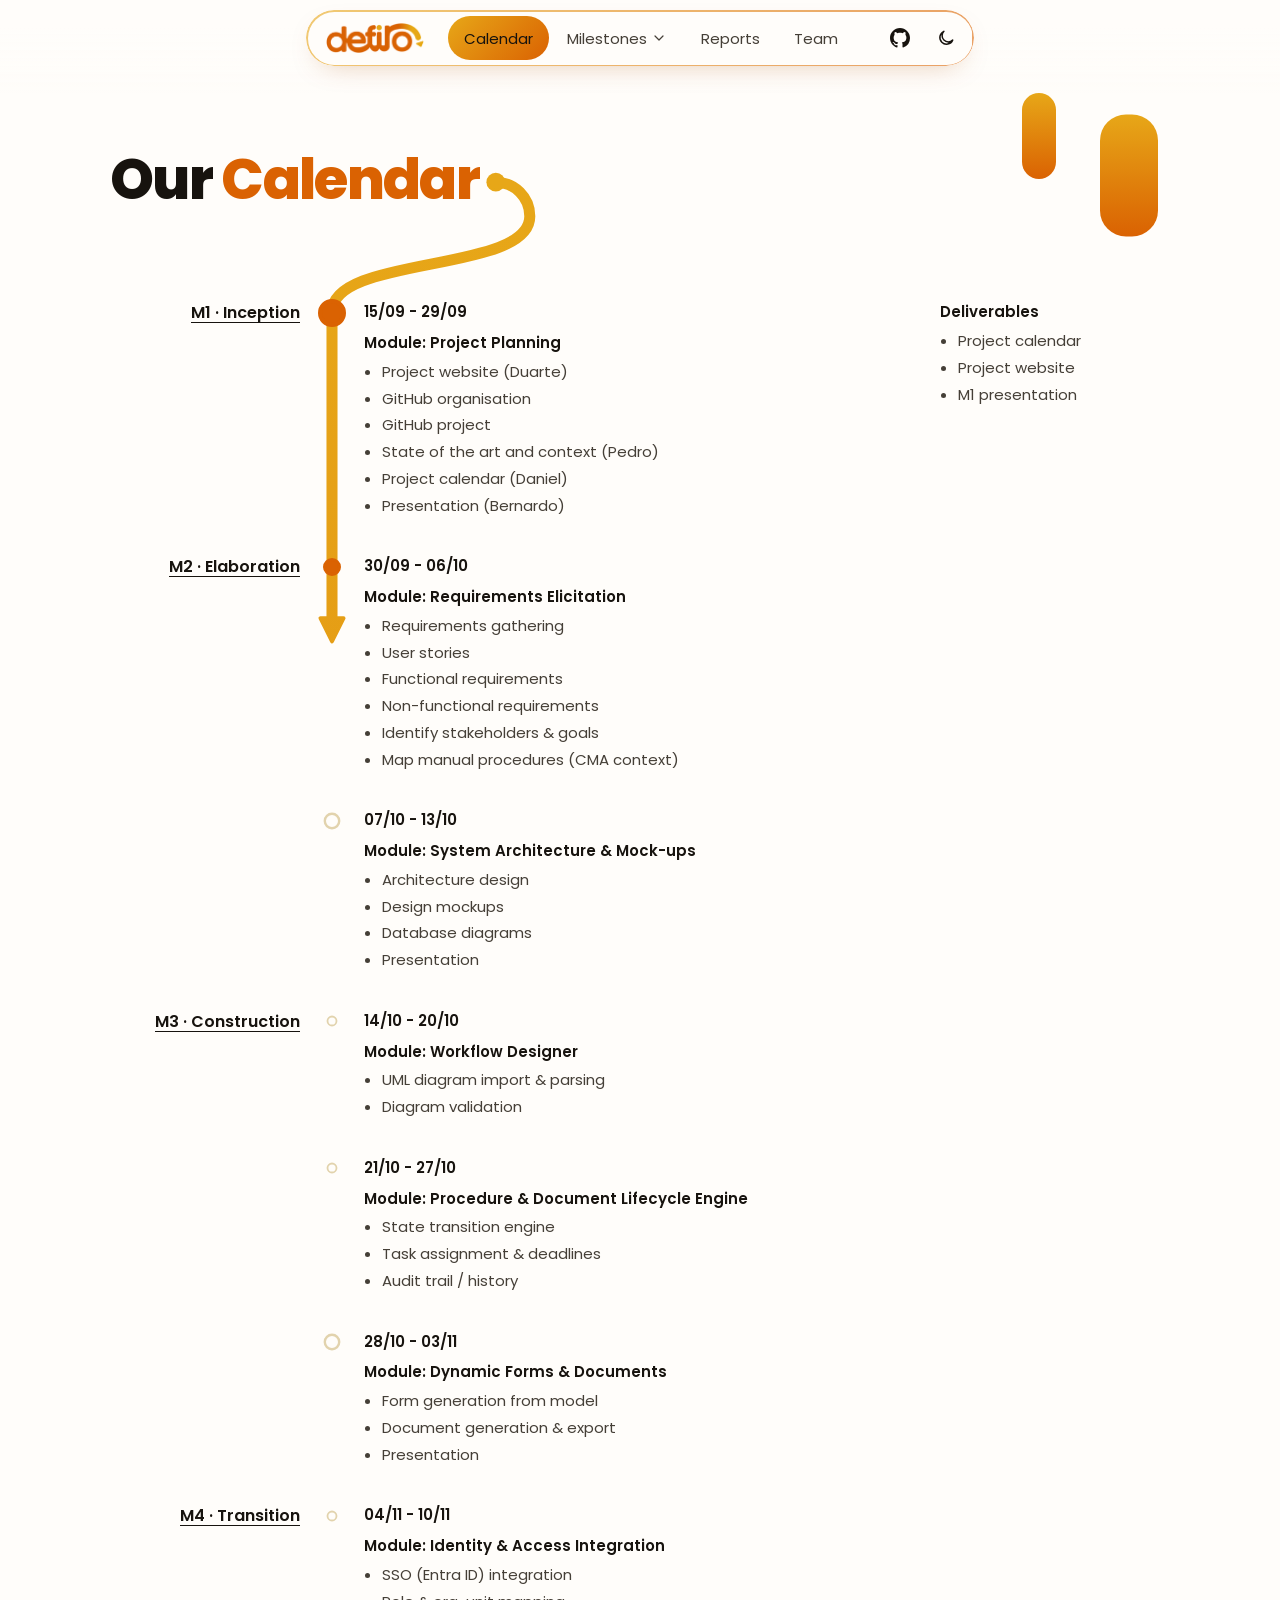
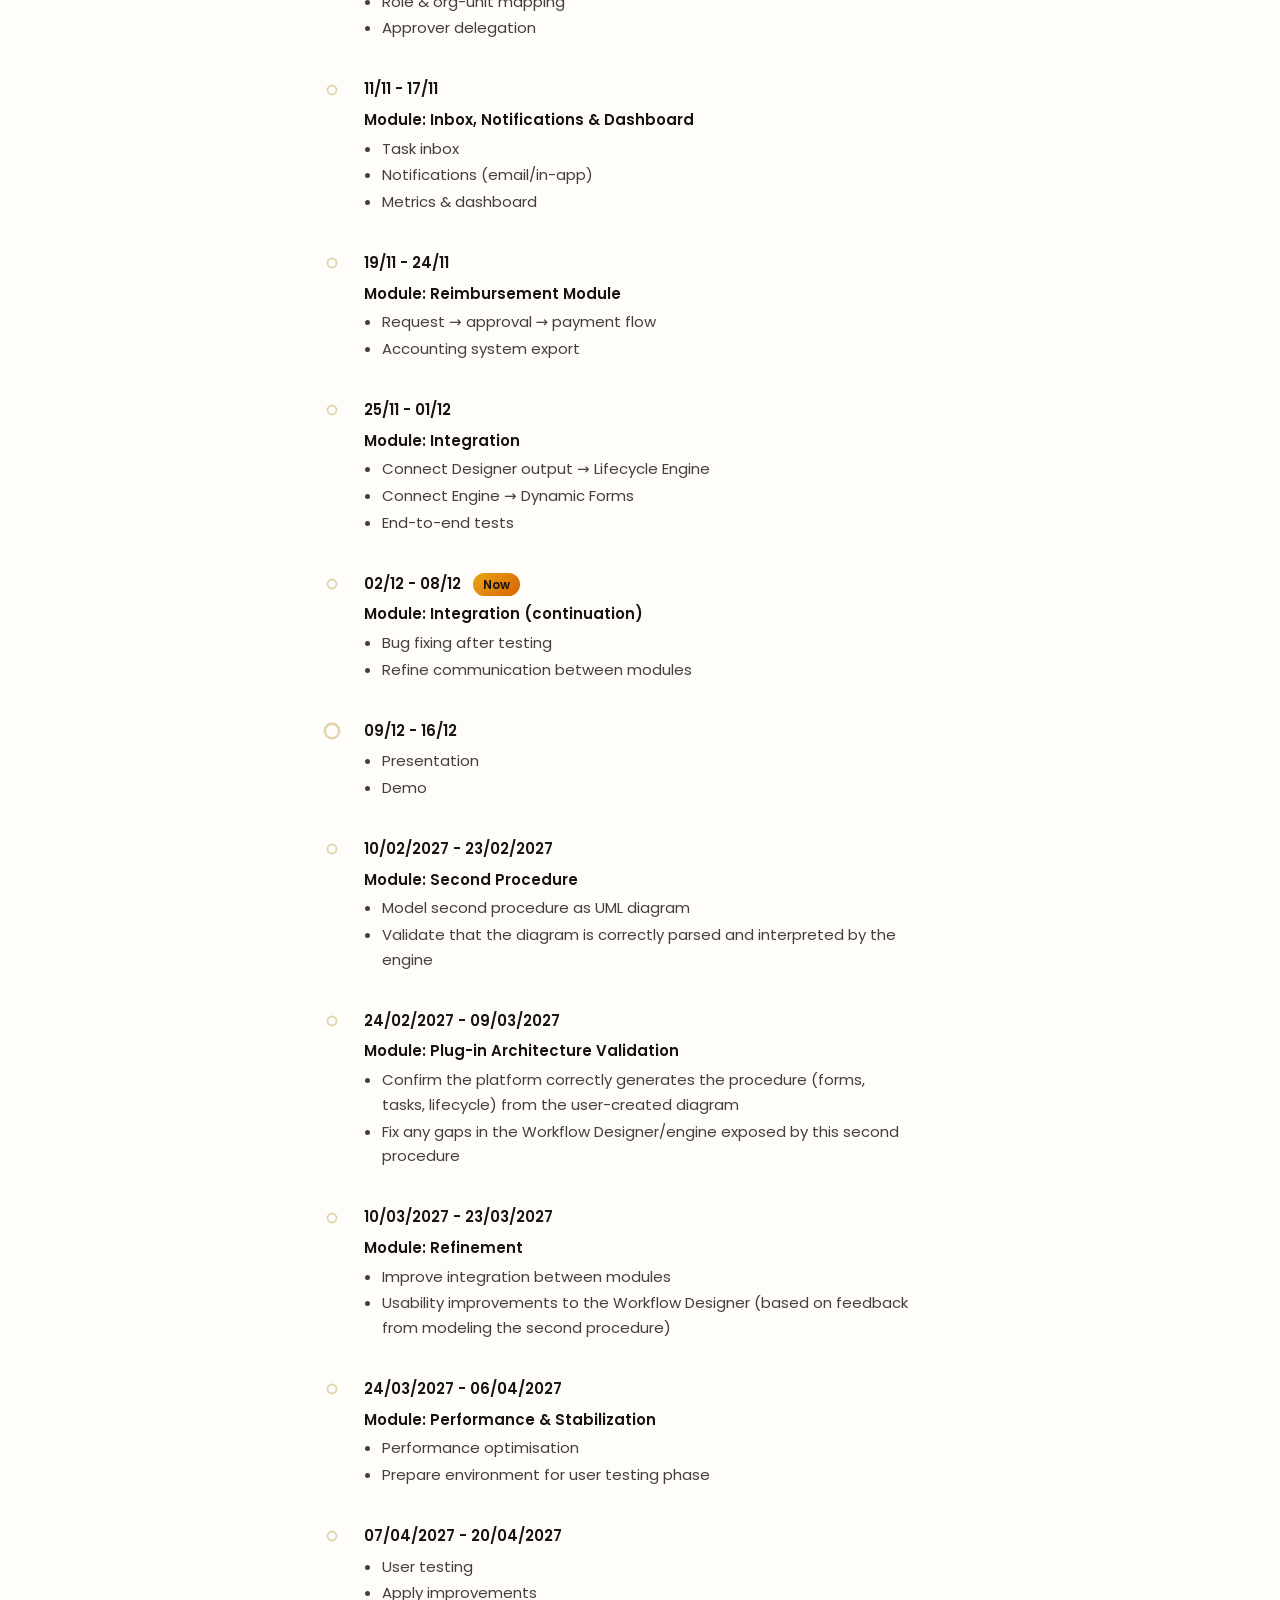
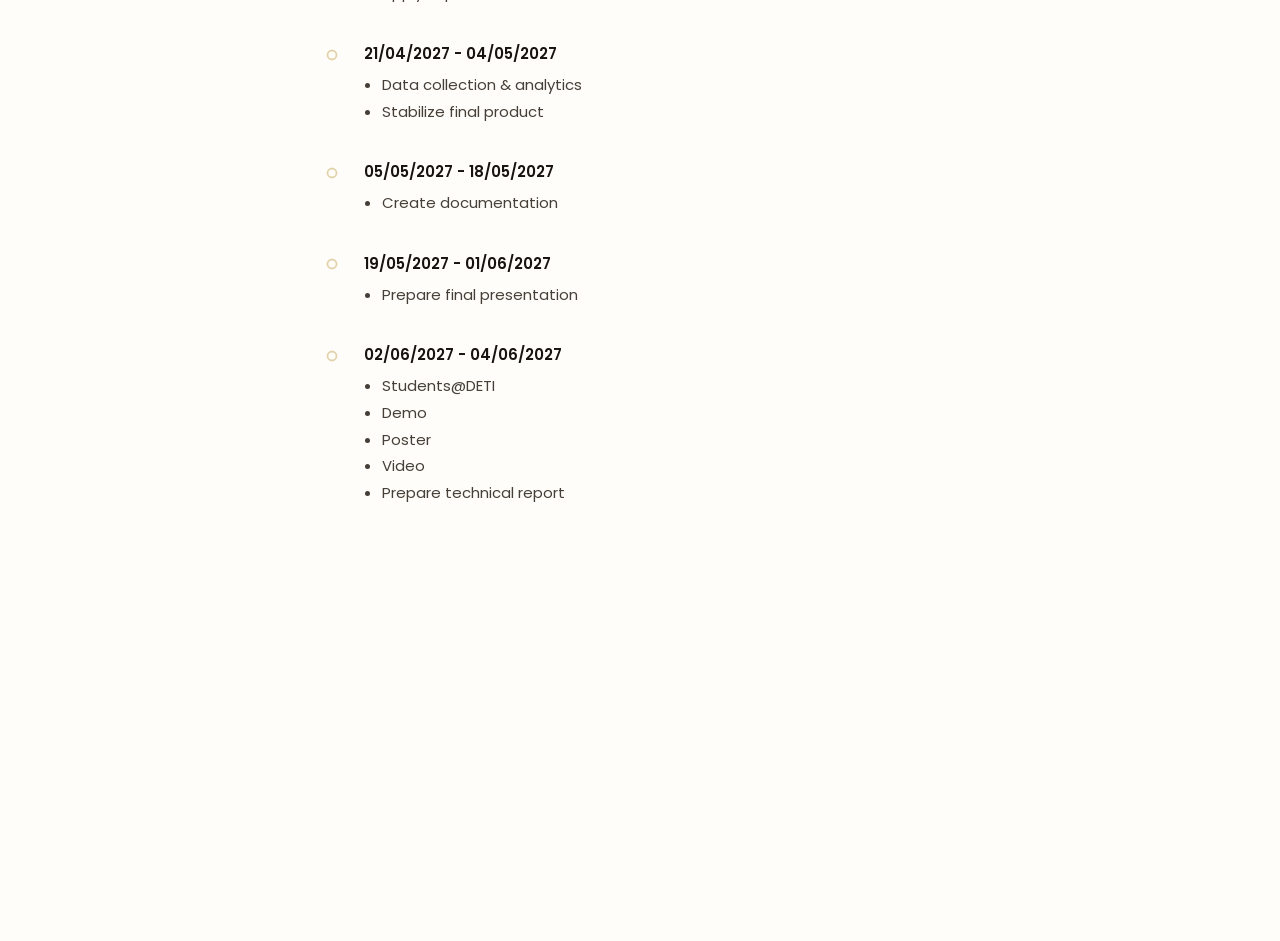
==== commit 2d6e52a3: "Change: floating navbar, calendar timeline and motion on the inner pages - Navbar: floating island w" ====
--- a/calendar.html
+++ b/calendar.html
@@ -11,19 +11,21 @@
   <link href="https://fonts.googleapis.com/css2?family=Poppins:wght@400;600;800&display=swap" rel="stylesheet">
   <link rel="stylesheet" href="assets/style.css">
   <script>try{var t=localStorage.getItem("defiro-theme");if(t)document.documentElement.dataset.theme=t}catch(e){}</script>
+  <script>if(!matchMedia("(prefers-reduced-motion: reduce)").matches)document.documentElement.classList.add("motion-on")</script>
 </head>
 <body data-page="calendar">
 <a class="skip" href="#main">Skip to content</a>
 <div id="site-header"></div>
 
 <main id="main">
-  <div class="page-title wrap"><h1>Our <span class="hl">Calendar</span></h1></div>
+  <div class="page-title wrap">
+    <div class="title-shapes" aria-hidden="true"><span></span><span></span></div>
+    <h1>Our <span class="hl">Calendar</span></h1>
+  </div>
   <div class="wrap page-body">
-    <table class="cal">
-      <thead><tr><th scope="col">Milestone</th><th scope="col">Date</th><th scope="col">Task list</th><th scope="col">Deliverables</th></tr></thead>
-      <tbody id="calBody"></tbody>
-    </table>
+    <div class="tl" id="calBody"></div>
   </div>
+  <div class="margin-shapes" aria-hidden="true"><span></span><span></span><span></span><span></span></div>
 </main>
 
 <div id="site-footer"></div>
@@ -32,6 +34,7 @@
 <script src="assets/vendor/gsap.min.js"></script>
 <script src="assets/vendor/ScrollTrigger.min.js"></script>
 <script src="assets/line.js"></script>
-<script src="assets/calendar.js"></script>
+<script src="assets/page.js"></script>
+<script>window.DEFIRO_PAGE||document.documentElement.classList.remove("motion-on")</script>
 </body>
 </html>
--- a/assets/style.css
+++ b/assets/style.css
@@ -45,7 +45,7 @@
 body { margin: 0; background: var(--bg); color: var(--ink); font: 16px/1.65 var(--font); -webkit-font-smoothing: antialiased;
   display: flex; flex-direction: column; min-height: 100vh; min-height: 100dvh; }
 /* Main grows to fill short pages so the footer always sits at the bottom of the viewport. */
-main { flex: 1 0 auto; }
+main { position: relative; flex: 1 0 auto; }
 img, svg { max-width: 100%; display: block; }
 a { color: inherit; }
 a, button { touch-action: manipulation; }
@@ -68,30 +68,52 @@
 }
 
 /* ---------- Header ---------- */
-.site-header { position: sticky; top: 0; z-index: 50; background: color-mix(in srgb, var(--bg) 92%, transparent); backdrop-filter: blur(8px); }
-.site-header .wrap { display: flex; align-items: center; height: var(--header-h); gap: 12px; }
-.brand { display: flex; align-items: center; gap: 10px; font-weight: 800; font-size: 20px; text-decoration: none; letter-spacing: -0.02em; }
-.brand img { width: auto; height: 34px; }
-.nav { display: flex; align-items: center; gap: 4px; margin: 0 auto; }
+/* A floating island. The header keeps a transparent zone --header-h tall (the Home and Team scenes stick
+   right below it), and the bar itself is a rounded capsule floating inside that zone. */
+.site-header { position: sticky; top: 0; z-index: 50; display: flex; justify-content: center; align-items: flex-start; height: var(--header-h); padding: 10px var(--gutter) 0; pointer-events: none; }
+/* Content that scrolls under the zone fades out behind the island. */
+.site-header::before { content: ""; position: absolute; inset: 0 0 -18px; z-index: -1; background: linear-gradient(to bottom, var(--bg) 30%, transparent); }
+.island {
+  position: relative; display: flex; align-items: center; gap: clamp(10px, 2vw, 24px); height: 56px; padding: 0 6px 0 20px; border-radius: var(--r-pill); pointer-events: auto;
+  background: color-mix(in srgb, var(--bg) 80%, transparent); -webkit-backdrop-filter: blur(14px) saturate(1.4); backdrop-filter: blur(14px) saturate(1.4);
+  box-shadow: 0 10px 28px -14px rgb(var(--shadow) / .35); transform-origin: 50% 0; transition: transform .25s ease-out, box-shadow .25s ease-out;
+}
+/* Thin outline in the brand gradient. */
+.island::before {
+  content: ""; position: absolute; inset: 0; padding: 1.5px; border-radius: inherit; background: var(--grad); opacity: .6; pointer-events: none;
+  -webkit-mask: linear-gradient(#000 0 0) content-box, linear-gradient(#000 0 0); -webkit-mask-composite: xor;
+  mask: linear-gradient(#000 0 0) content-box exclude, linear-gradient(#000 0 0);
+}
+/* Once the page has scrolled (html.is-scrolled, set in site.js) the island gets a little smaller. */
+.is-scrolled .island { transform: scale(.94); box-shadow: 0 14px 32px -14px rgb(var(--shadow) / .5); }
+.brand { display: flex; align-items: center; text-decoration: none; }
+.brand img { width: auto; height: 30px; }
+.nav { position: relative; display: flex; align-items: center; gap: 2px; }
 .nav > a, .dd > button {
-  display: inline-flex; align-items: center; gap: 4px; min-height: 44px; padding: 8px 14px; border-radius: var(--r-sm);
-  font: 400 15px var(--font); color: var(--ink-2); text-decoration: none; background: none; border: 0; cursor: pointer;
-  transition: color .15s, background-color .15s;
-}
-.nav > a:hover, .dd > button:hover { color: var(--ink); background: var(--soft); }
-.nav a[aria-current="page"], .dd.active > button { color: var(--accent-ink); }
+  position: relative; z-index: 1; display: inline-flex; align-items: center; gap: 4px; min-height: 44px; padding: 8px 16px; border-radius: var(--r-pill);
+  font: 400 15px var(--font); color: var(--ink-2); text-decoration: none; background: none; border: 0; cursor: pointer; transition: color .2s;
+}
+.nav > a:hover, .dd > button:hover { color: var(--ink); }
+/* The sliding highlight: site.js moves it under the current page's link, or the one being pointed at. */
+.nav-pill {
+  position: absolute; z-index: 0; top: 50%; left: 0; width: var(--w, 0px); height: 44px; margin-top: -22px; border-radius: var(--r-pill); background: var(--grad);
+  transform: translateX(var(--x, 0px)); opacity: 0; transition: transform .35s cubic-bezier(.3, 1, .4, 1), width .35s cubic-bezier(.3, 1, .4, 1), opacity .2s;
+}
+.nav-pill.is-on { opacity: 1; }
+.nav-pill.no-anim { transition: none; }
+@media (min-width: 901px) { .nav .is-under, .nav .is-under:hover { color: var(--on-grad); } }
 .dd { position: relative; }
 .dd > button .icon { width: 16px; height: 16px; transition: transform .15s; }
 .dd.open > button .icon { transform: rotate(180deg); }
 .dd-menu {
-  position: absolute; top: 100%; left: 0; min-width: 210px; padding: 6px; margin-top: 4px; display: grid;
-  background: var(--bg); border: 1px solid var(--line); border-radius: var(--r-md); box-shadow: 0 12px 32px -12px rgb(var(--shadow) / .28);
-  opacity: 0; visibility: hidden; transform: translateY(-4px); transition: opacity .15s, transform .15s, visibility .15s;
-}
-.dd.open .dd-menu { opacity: 1; visibility: visible; transform: none; }
-.dd-menu a { padding: 10px 12px; border-radius: var(--r-sm); text-decoration: none; font-size: 15px; color: var(--ink-2); min-height: 44px; display: flex; align-items: center; transition: color .15s, background-color .15s; }
+  position: absolute; top: calc(100% + 12px); left: 50%; min-width: 220px; padding: 8px; display: grid;
+  background: var(--bg); border: 1px solid var(--line-strong); border-radius: 22px; box-shadow: 0 16px 36px -14px rgb(var(--shadow) / .35);
+  opacity: 0; visibility: hidden; transform: translate(-50%, -6px); transition: opacity .15s, transform .15s, visibility .15s;
+}
+.dd.open .dd-menu { opacity: 1; visibility: visible; transform: translate(-50%, 0); }
+.dd-menu a { padding: 10px 14px; border-radius: 14px; text-decoration: none; font-size: 15px; color: var(--ink-2); min-height: 44px; display: flex; align-items: center; transition: color .15s, background-color .15s; }
 .dd-menu a:hover { background: var(--soft); color: var(--ink); }
-.tools { display: flex; align-items: center; gap: 4px; }
+.tools { display: flex; align-items: center; gap: 2px; }
 .icon-btn {
   display: inline-grid; place-items: center; width: 44px; height: 44px; border-radius: var(--r-sm);
   color: var(--ink); background: none; border: 0; cursor: pointer; text-decoration: none;
@@ -99,17 +121,25 @@
 }
 .icon-btn:hover { background: var(--soft); }
 .icon-btn:active { transform: scale(.94); }
+.island .icon-btn { border-radius: 50%; }
 .menu-btn { display: none; }
+.top-mark { position: absolute; top: 0; left: 0; width: 1px; height: 24px; pointer-events: none; }   /* see "Has the page scrolled?" in site.js */
 @media (max-width: 900px) {
+  /* Phones: the island spans the width and the links open as a rounded sheet under it. */
+  .island { width: 100%; padding: 0 6px 0 18px; }
+  .tools { margin-left: auto; }
   .menu-btn { display: inline-grid; }
-  .tools { margin-left: auto; }
   .nav {
-    display: none; position: absolute; top: var(--header-h); left: 0; right: 0; margin: 0; flex-direction: column; align-items: stretch;
-    background: var(--bg); border-bottom: 1px solid var(--line); padding: 8px var(--gutter) 16px;
+    display: none; position: absolute; top: calc(100% + 8px); left: 0; right: 0; flex-direction: column; align-items: stretch; padding: 10px;
+    background: var(--bg); border: 1px solid var(--line-strong); border-radius: 26px; box-shadow: 0 16px 36px -14px rgb(var(--shadow) / .35);
   }
-  .nav.open { display: flex; }
-  .dd-menu { position: static; border: 0; box-shadow: none; padding: 0 0 0 14px; margin: 0; opacity: 1; visibility: visible; transform: none; transition: none; }
+  .nav.open { display: flex; opacity: 1; translate: 0 0; transition: opacity .2s, translate .2s; }
+  @starting-style { .nav.open { opacity: 0; translate: 0 -8px; } }
+  .nav-pill { display: none; }
+  .nav > a, .dd > button { width: 100%; min-height: 48px; padding: 10px 16px; border-radius: 16px; font-size: 16px; }
+  .nav a[aria-current="page"], .dd.active > button { color: var(--accent-ink); background: var(--soft); }
   .dd > button .icon { display: none; }
+  .dd-menu { position: static; min-width: 0; border: 0; box-shadow: none; padding: 0 0 0 14px; background: none; opacity: 1; visibility: visible; transform: none; transition: none; }
 }
 
 /* ---------- Background flow rail ---------- */
@@ -148,11 +178,31 @@
 @keyframes rail-undrift { to { translate: 0 calc(-1 * var(--drift)); } }
 
 /* ---------- Page titles ---------- */
-.page-title { padding-top: clamp(40px, 6vw, 72px); padding-bottom: clamp(28px, 4vw, 44px); }
+.page-title { position: relative; z-index: 2; padding-top: clamp(40px, 6vw, 72px); padding-bottom: clamp(28px, 4vw, 44px); }
 .page-title h1 { font-size: clamp(36px, 5vw, 56px); font-weight: 800; letter-spacing: -0.03em; }
 .page-title p { color: var(--ink-2); font-size: 18px; max-width: 620px; margin-top: 14px; }
 .page-body { padding-bottom: clamp(64px, 9vw, 110px); }
 .section-title { font-size: clamp(30px, 4vw, 42px); font-weight: 800; letter-spacing: -0.03em; margin-bottom: 44px; }
+
+/* ---------- Inner pages: shared motion ---------- */
+/* Calendar, Milestones and Reports put .motion-on on <html> in their <head> when motion is allowed, and
+   assets/page.js animates them. Without that class everything here is simply shown. */
+.page-title h1, .page-title p { position: relative; z-index: 1; }
+/* Brand bars beside the title, the same shapes as on Home and Team. page.js drifts them with the scroll. */
+.title-shapes { display: none; }
+@media (min-width: 700px) {
+  .title-shapes { display: block; position: absolute; z-index: 0; top: 0; bottom: 0; right: var(--gutter); width: min(30%, 300px); pointer-events: none; }
+  .title-shapes span { position: absolute; border-radius: 26px; background: linear-gradient(to bottom, var(--yellow), var(--orange)); }
+  .title-shapes span:nth-child(1) { top: 14px; right: 38%; width: 34px; height: 86px; }
+  .title-shapes span:nth-child(2) { top: 40px; right: 4%; width: 58px; height: 122px; }
+}
+/* Layers that follow the cursor a little: page.js sets --mx and --my on them. */
+.mouse-layer { translate: var(--mx, 0px) var(--my, 0px); }
+/* Content eases in: page.js adds .is-in when an element enters the screen, --i staggers a group. */
+@media screen and (prefers-reduced-motion: no-preference) {
+  .motion-on .reveal { opacity: 0; transform: translateY(16px); }
+  .motion-on .reveal.is-in { opacity: 1; transform: none; transition: opacity .45s ease-out, transform .45s cubic-bezier(.2, .7, .3, 1); transition-delay: calc(var(--i, 0) * 60ms); }
+}
 
 /* ---------- Home ---------- */
 .hero { position: relative; overflow: hidden; }
@@ -197,7 +247,6 @@
 .flow-line { position: absolute; left: 0; top: 0; z-index: 1; overflow: visible; pointer-events: none; }
 .flow-line path { fill: none; stroke-linecap: round; stroke-linejoin: round; }
 .flow-line polygon { stroke-linejoin: round; }
-.flow-line.is-soft { opacity: .3; }   /* when it runs behind text (calendar) */
 .line-anchor { display: inline-block; width: 0; height: .5em; }   /* marks the end of a title, where a line starts */
 
 /* Brand bars from the M1 slides. They sit in empty areas, never behind text, and drift at their own speeds. */
@@ -205,11 +254,11 @@
 .scene-js .scene-shapes { display: block; }
 .scene-shapes span { position: absolute; border-radius: 26px; background: linear-gradient(to bottom, var(--yellow), var(--orange)); }
 .scene-shapes span:nth-child(1) { top: clamp(56px, 10vh, 120px); right: calc(var(--gutter) + 1%); width: clamp(64px, 8vw, 116px); height: clamp(170px, 30vh, 300px); }
-.scene-shapes span:nth-child(2) { top: -28px; left: 62%; width: 34px; height: 104px; }
+.scene-shapes span:nth-child(2) { top: 18px; left: 62%; width: 34px; height: 86px; }
 .scene-shapes span:nth-child(3), .scene-shapes span:nth-child(4) { display: none; }
 @media (max-width: 899px) {
   .scene-shapes span:nth-child(1) { display: none; }
-  .scene-shapes span:nth-child(2) { top: -30px; left: auto; right: calc(var(--gutter) + 4%); width: 26px; height: 78px; }
+  .scene-shapes span:nth-child(2) { top: 10px; left: auto; right: calc(var(--gutter) + 4%); width: 26px; height: 62px; }
 }
 
 /* Steps. If home.js fails they are joined by this plain straight line; normally the curved line replaces it. */
@@ -274,45 +323,83 @@
 }
 
 /* ---------- Calendar ---------- */
-/* The thick line (assets/calendar.js) snakes from side to side behind the table. It is drawn soft, and the
-   table text has a halo of the page colour (invisible except over the line), so the words stay readable. */
-[data-page="calendar"] main { position: relative; }
-[data-page="calendar"] .page-title, [data-page="calendar"] .cal { position: relative; z-index: 2; }
-[data-page="calendar"] .cal { text-shadow: 0 0 2px var(--bg), 0 0 4px var(--bg), 0 0 6px var(--bg); }
-/* One divider per milestone; the weeks inside a milestone are separated by space only. */
-.cal { width: 100%; border-collapse: collapse; }
-.cal th { text-align: left; font-size: 14px; font-weight: 600; padding: 14px 16px; border-bottom: 1px solid var(--line-strong); }
-.cal td { vertical-align: top; padding: 16px; font-size: 15px; color: var(--ink-2); }
-.cal td:first-child { width: 18%; }
-.cal td:nth-child(2) { width: 16%; white-space: nowrap; color: var(--ink-3); font-variant-numeric: tabular-nums; }
-.cal td a { color: var(--ink); font-weight: 600; text-underline-offset: 4px; transition: color .15s; }
-.cal td a:hover { color: var(--accent-ink); }
-.cal ul { margin: 0; padding-left: 18px; display: grid; gap: 2px; }
-.cal td:nth-child(4) { width: 20%; }
+/* A timeline (built in site.js). Each milestone phase is a grid: the milestone's name, the spine, the weeks.
+   The thick line (assets/page.js) runs down the spine column behind the dots.
+   The name is sticky inside a rail that spans the rows of the weeks before the milestone's own week
+   (--rows). The rail reaches one line further down, so the name comes to rest beside that week's big dot. */
+.tl { --label: 190px; --spine: 64px; position: relative; z-index: 2; padding-top: clamp(24px, 4vw, 44px); }
+.tl-phase { display: grid; grid-template-columns: var(--label) var(--spine) minmax(0, 1fr); }
+.tl-rail { grid-column: 1; grid-row: 1 / span var(--rows, 1); margin-bottom: -26.4px; }   /* one line of the name: 16px x 1.65 */
+.tl-rail.is-still { margin-bottom: 0; }   /* the milestone's own week is its first: nothing to travel past */
+.tl-rail.is-still .tl-label { position: static; }
+.tl-label { position: sticky; top: calc(var(--header-h) + 16px); text-align: right; font-size: 16px; font-weight: 600; line-height: 1.65; letter-spacing: 0; text-wrap: nowrap; }
+.tl-label a { color: var(--ink); text-underline-offset: 4px; transition: color .15s; }
+.tl-label a:hover { color: var(--accent-ink); }
+.tl-week { grid-column: 2 / 4; display: grid; grid-template-columns: var(--spine) minmax(0, 1fr); padding-bottom: 36px; }
+/* If page.js never ran there is no thick line, so each week draws a thin piece of spine instead. */
+.tl:not(.has-line) .tl-week { background: linear-gradient(var(--line-strong), var(--line-strong)) calc(var(--spine) / 2 - 1px) 0 / 2px 100% no-repeat; }
+/* One dot per week, centred on the first line of text; the milestone's week has a bigger one.
+   Filled: the week has passed. Filled with a halo: this week. Empty: still to come. */
+.tl-dot { --dot: 18px; grid-column: 1; justify-self: center; position: relative; z-index: 2; box-sizing: border-box; width: var(--dot); height: var(--dot); margin-top: calc(12.4px - var(--dot) / 2);
+  border-radius: 50%; background: var(--bg); border: 3px solid var(--orange); transition: transform .35s cubic-bezier(.3, 1.5, .5, 1), background-color .2s, border-color .2s, box-shadow .2s; }
+.is-ms > .tl-dot { --dot: 28px; border-width: 4px; }
+[data-state="past"] > .tl-dot, [data-state="now"] > .tl-dot { background: var(--orange); }
+[data-state="now"] > .tl-dot { box-shadow: 0 0 0 6px color-mix(in srgb, var(--orange) 28%, transparent); }
+/* While page.js is drawing the line, a dot it has not reached yet is a small grey ring. */
+@media screen and (prefers-reduced-motion: no-preference) {
+  .motion-on .tl-dot:not(.is-reached) { transform: scale(.6); background: var(--bg); border-color: var(--line-strong); box-shadow: none; }
+}
+.tl-card { grid-column: 2; display: grid; grid-template-columns: minmax(0, 1fr) 230px; grid-template-areas: "when deliv" "body deliv"; column-gap: 32px; align-content: start; font-size: 15px; color: var(--ink-2); }
+.tl-when { grid-area: when; margin: 0 0 6px; font-size: 15px; font-weight: 600; line-height: 1.65; letter-spacing: 0; color: var(--ink); font-variant-numeric: tabular-nums; }
+.tl-now { display: none; margin-left: 8px; padding: 2px 10px; border-radius: var(--r-pill); background: var(--grad); color: var(--on-grad); font-size: 12px; }
+[data-state="now"] .tl-now { display: inline-block; }
+.tl-body { grid-area: body; max-width: 62ch; }
+.tl-deliv { grid-area: deliv; }
+.tl ul { margin: 0; padding-left: 18px; display: grid; gap: 2px; }
 .cal-mod { color: var(--ink); font-weight: 600; margin: 0 0 4px; }
-.cal-mod ~ .cal-mod { margin-top: 10px; }
-.cal tr.first td { border-top: 1px solid var(--line-strong); }
-.cal tbody tr:last-child td { border-bottom: 1px solid var(--line-strong); }
-@media (max-width: 700px) {
-  .cal thead { display: none; }
-  .cal, .cal tbody, .cal tr, .cal td { display: block; width: auto !important; }
-  .cal tr { padding: 12px 0; }
-  .cal tr.first { border-top: 1px solid var(--line-strong); }
-  .cal tbody tr:last-child { border-bottom: 1px solid var(--line-strong); }
-  .cal td, .cal tr.first td, .cal tbody tr:last-child td { border: 0; padding: 4px 0; white-space: normal !important; }
-  .cal td:empty { display: none; }
-  /* The header row is hidden here, so the deliverables need their own label. */
-  .cal td:nth-child(4)::before { content: "Deliverables"; display: block; color: var(--ink); font-weight: 600; margin: 6px 0 4px; }
+.tl ul + .cal-mod { margin-top: 10px; }
+@media (max-width: 1000px) {
+  .tl-card { grid-template-columns: minmax(0, 1fr); grid-template-areas: "when" "body" "deliv"; }
+  .tl-deliv { margin-top: 10px; }
+}
+@media (max-width: 800px) {
+  /* Phones: the spine runs down the left edge and the milestone's name sits above its weeks. */
+  .tl { --spine: 34px; }
+  .tl-phase { grid-template-columns: var(--spine) minmax(0, 1fr); }
+  .tl-rail, .tl-rail.is-still { grid-column: 2; grid-row: auto; margin: 0 0 10px; }
+  .tl-label { position: static; text-align: left; }
+  .tl-week { grid-column: 1 / 3; padding-bottom: 28px; }
+}
+/* Brand bars in the empty right margin, drifting as the page scrolls (page.js). Wide screens only: they
+   mirror the arrow rail in the left margin and stay outside the content column, so never behind text. */
+.margin-shapes { display: none; }
+@media (min-width: 1320px) {
+  .margin-shapes { display: block; position: absolute; z-index: 0; top: 0; bottom: 0; left: calc(50% + var(--maxw) / 2 + 22px); width: 60px; pointer-events: none; }
+  .margin-shapes span { position: absolute; border-radius: 26px; background: linear-gradient(to bottom, var(--yellow), var(--orange)); }
+  .margin-shapes span:nth-child(1) { top: 17%; left: 12px; width: 34px; height: 110px; }
+  .margin-shapes span:nth-child(2) { top: 39%; left: 0; width: 58px; height: 170px; }
+  .margin-shapes span:nth-child(3) { top: 62%; left: 22px; width: 26px; height: 90px; }
+  .margin-shapes span:nth-child(4) { top: 83%; left: 6px; width: 44px; height: 130px; }
 }
 
 /* ---------- Milestones ---------- */
-.tabs { display: flex; flex-wrap: wrap; gap: 8px; margin-bottom: 32px; }
-.tabs a { padding: 10px 18px; min-height: 44px; display: inline-flex; align-items: center; border-radius: var(--r-pill); border: 1px solid var(--line-strong); text-decoration: none; font-size: 15px; color: var(--ink-2);
-  transition: border-color .15s, color .15s, transform .1s; }
-.tabs a[aria-current="true"] { background: var(--grad); color: var(--on-grad); border-color: transparent; font-weight: 600; }
-.tabs a:hover { border-color: var(--orange); color: var(--ink); }
-.tabs a[aria-current="true"]:hover { color: var(--on-grad); }
-.tabs a:active { transform: translateY(1px); }
+/* The tabs are dots on a line (built in site.js). A dashed track joins them all, and the thick line
+   (assets/milestones.js) is drawn from the first dot to the selected one.
+   Filled dot: an earlier milestone. Ringed dot: the selected one. Empty: later ones. */
+.ms-line { --n: 4; position: relative; display: grid; grid-template-columns: repeat(var(--n), minmax(0, 1fr)); margin-bottom: 36px; }
+.ms-line::before { content: ""; position: absolute; top: 24px; left: calc(50% / var(--n)); right: calc(50% / var(--n)); border-top: 2px dashed var(--line-strong); }
+.ms-line a { position: relative; z-index: 2; display: grid; justify-items: center; align-content: start; padding: 12px 6px 8px; border-radius: var(--r-md); text-decoration: none; text-align: center; color: var(--ink-3); transition: color .15s; }
+.ms-line a:hover { color: var(--ink); }
+.ms-dot { box-sizing: border-box; width: 26px; height: 26px; margin-bottom: 12px; border-radius: 50%; background: var(--bg); border: 3px solid var(--line-strong);
+  transition: transform .35s cubic-bezier(.3, 1.5, .5, 1), background-color .2s, border-color .2s, border-width .2s, box-shadow .2s; }
+.ms-line a:hover .ms-dot { border-color: var(--orange); }
+.ms-line [data-state="past"] .ms-dot { background: var(--orange); border-color: var(--orange); }
+.ms-line [data-state="now"] .ms-dot { transform: scale(1.25); border: 7px solid var(--orange); box-shadow: 0 0 0 5px color-mix(in srgb, var(--orange) 25%, transparent); }
+.ms-line a:active .ms-dot { transform: scale(1.1); }
+.ms-id { font-weight: 600; line-height: 1.35; color: var(--ink); }
+.ms-name { font-size: 14px; line-height: 1.35; overflow-wrap: anywhere; }
+.ms-line [data-state="now"] .ms-name { color: var(--accent-ink); font-weight: 600; }
+@media (max-width: 560px) { .ms-name { display: none; } }   /* the name is already in the page title */
 .ms-meta { color: var(--ink-3); font-variant-numeric: tabular-nums; }
 .embed { aspect-ratio: 16 / 9; border-radius: var(--r-md); border: 1px solid var(--line); overflow: hidden; background: var(--soft); box-shadow: 0 24px 56px -28px rgb(var(--shadow) / .35); }
 .embed iframe { width: 100%; height: 100%; border: 0; }
@@ -326,10 +413,13 @@
 
 /* ---------- Reports ---------- */
 .doc-list { list-style: none; margin: 0; padding: 6px clamp(12px, 2.5vw, 24px); background: var(--soft); border-radius: var(--r-md); }
-.doc { display: grid; grid-template-columns: 48px 1fr auto; gap: 16px; align-items: center; padding: 16px 0; }
+/* The thick line (assets/page.js) runs down through the icons: above the list background, below the rows. */
+.doc { position: relative; z-index: 2; display: grid; grid-template-columns: 48px 1fr auto; gap: 16px; align-items: center; padding: 16px 0; }
 .doc + .doc { border-top: 1px solid var(--line-strong); }
 .doc > :nth-child(2) { min-width: 0; overflow-wrap: anywhere; }
-.doc-ico { width: 48px; height: 48px; border-radius: var(--r-md); display: grid; place-items: center; background: var(--bg); color: var(--accent-ink); }
+.doc-ico { width: 48px; height: 48px; border-radius: var(--r-md); display: grid; place-items: center; background: var(--bg); color: var(--accent-ink); transition: transform .35s cubic-bezier(.3, 1.5, .5, 1), box-shadow .2s; }
+.doc-ico.is-reached { box-shadow: 0 0 0 2px var(--orange); }   /* the line has got to this document */
+@media screen and (prefers-reduced-motion: no-preference) { .motion-on .doc-ico:not(.is-reached) { transform: scale(.86); } }
 .doc-title { font-weight: 600; }
 .doc-meta { font-size: 14px; color: var(--ink-3); font-variant-numeric: tabular-nums; }
 .doc a.open { display: inline-flex; align-items: center; gap: 6px; min-height: 44px; padding: 0 14px; border-radius: var(--r-pill); font-size: 14px; font-weight: 600; color: var(--accent-ink); text-underline-offset: 4px;
@@ -359,8 +449,8 @@
    member at a time: swipe it on touch screens; on a computer the section sticks under the header and
    every scroll moves the row sideways by one member. assets/team.js draws the thick line through the photos and reveals
    each member as it arrives. Without .deck-on the plain grid above is used.
-   Layers inside the row: 0 giant initials, 1 the line, 2 photos and text. */
-.member-ghost, .deck-shapes, .deck-ui { display: none; }
+   Layers inside the row: 1 the line, 2 photos and text. */
+.deck-shapes, .deck-ui { display: none; }
 .deck-on .deck {
   --slide: clamp(230px, 38vw, 440px); --photo: clamp(150px, min(22vw, 30vh), 270px); --rise: clamp(18px, 5vh, 52px); --deck-scroll: 280vh;
   /* Side padding that centres the first and last member. team.js sets --view to the exact width of the row's window. */
@@ -369,7 +459,7 @@
 .deck-on .deck-view { position: relative; margin: 0 calc(var(--gutter) * -1); padding: 28px 0 12px; overflow-x: auto; overflow-y: hidden; scroll-snap-type: x mandatory; overscroll-behavior-x: contain; scrollbar-width: none; }
 .deck-on .deck-view::-webkit-scrollbar { display: none; }
 .deck-on .deck-view.is-dragging { scroll-snap-type: none; cursor: grabbing; user-select: none; }
-/* Clipped sideways so the giant initials and the start of the line cannot make the row scroll further than its last member. */
+/* Clipped sideways so the start of the line cannot make the row scroll further than its last member. */
 .deck-on .team { position: relative; box-sizing: content-box; display: flex; align-items: flex-start; gap: 0; width: max-content; padding: 0 var(--pad); overflow-x: clip; }
 .deck-on .member { --top: 0px; position: relative; flex: 0 0 var(--slide); padding: var(--top) 12px 0; background: none; border-radius: 0; scroll-snap-align: center; cursor: pointer; }
 .deck-on .member:nth-child(even) { --top: var(--rise); }   /* every other member sits lower, so the line waves */
@@ -383,7 +473,6 @@
 .deck-on .member h3, .deck-on .member .links { position: relative; z-index: 2; }
 .deck-on .member h3 { font-size: clamp(20px, 2.2vw, 26px); font-weight: 800; letter-spacing: -0.02em; }
 .deck-on .member .links .icon-btn:hover { background: var(--soft); }
-.deck-on .member-ghost { display: block; position: absolute; z-index: 0; top: calc(var(--top) + var(--photo) * .1); left: -50%; right: -50%; text-align: center; font-size: calc(var(--photo) * 1.2); font-weight: 800; line-height: 1; letter-spacing: -.05em; opacity: .05; pointer-events: none; user-select: none; }
 /* Arrows and dots under the row. */
 .deck-on .deck-ui { display: flex; align-items: center; justify-content: center; gap: 14px; margin-top: 6px; }
 .deck-arrow { display: inline-grid; place-items: center; width: 48px; height: 48px; border-radius: 50%; border: 1px solid var(--line-strong); background: var(--bg); color: var(--ink); cursor: pointer; transition: border-color .15s, background-color .15s, opacity .15s, transform .1s; }
@@ -409,13 +498,18 @@
   /* Brand bars in the top right corner: the slowest parallax layer. */
   .deck-on .deck-shapes { display: block; position: absolute; inset: 0; z-index: 0; max-width: var(--maxw); margin: 0 auto; pointer-events: none; }
   .deck-shapes span { position: absolute; border-radius: 26px; background: linear-gradient(to bottom, var(--yellow), var(--orange)); }
-  .deck-shapes span:nth-child(1) { top: -30px; right: calc(var(--gutter) + 13%); width: 34px; height: 112px; }
+  .deck-shapes span:nth-child(1) { top: 16px; right: calc(var(--gutter) + 13%); width: 34px; height: 86px; }
   .deck-shapes span:nth-child(2) { top: 5%; right: calc(var(--gutter) + 2%); width: 58px; height: 16%; }
 }
 
 /* ---------- Footer ---------- */
 /* Sits above the flow rail so the arrows never run over it. */
 footer { position: relative; z-index: 2; background: var(--footer); color: var(--footer-ink); border-top: 1px solid rgb(255 255 255 / .06); }
+/* Footer reveal: with html.foot-reveal (set in site.js when the footer fits on screen and motion is allowed)
+   the footer waits at the bottom of the window underneath the page, and the page lifts off it at the end.
+   The clip keeps the arrow rail, which is fixed to the window, inside the page so it lifts with it. */
+.foot-reveal main { position: relative; z-index: 1; background: var(--bg); clip-path: inset(0); }
+.foot-reveal footer { position: sticky; bottom: 0; z-index: 0; }
 footer .wrap { display: grid; grid-template-columns: 1.4fr repeat(3, 1fr); gap: 32px; padding-top: 56px; padding-bottom: 56px; }
 @media (max-width: 800px) { footer .wrap { grid-template-columns: 1fr 1fr; } }
 footer .f-brand { display: flex; align-items: center; gap: 10px; color: #fbf8f2; font-weight: 800; font-size: 22px; }
